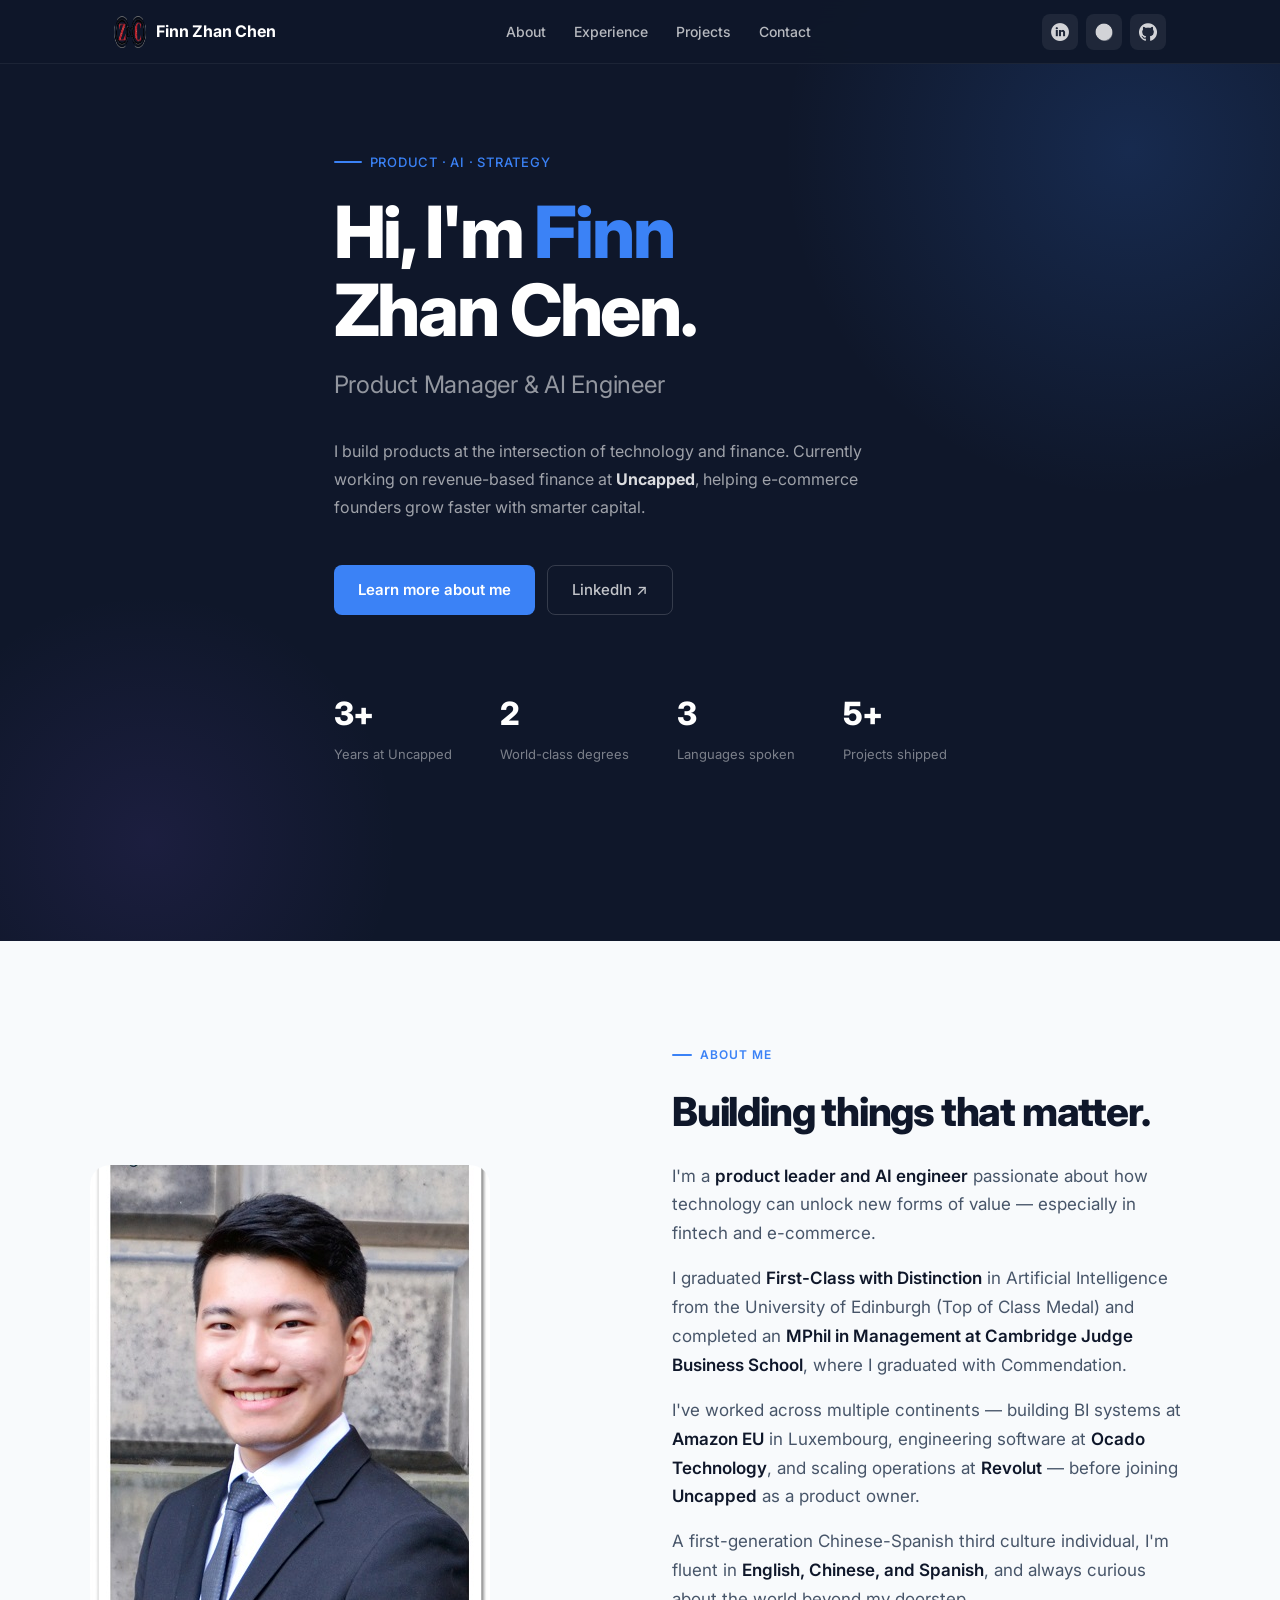
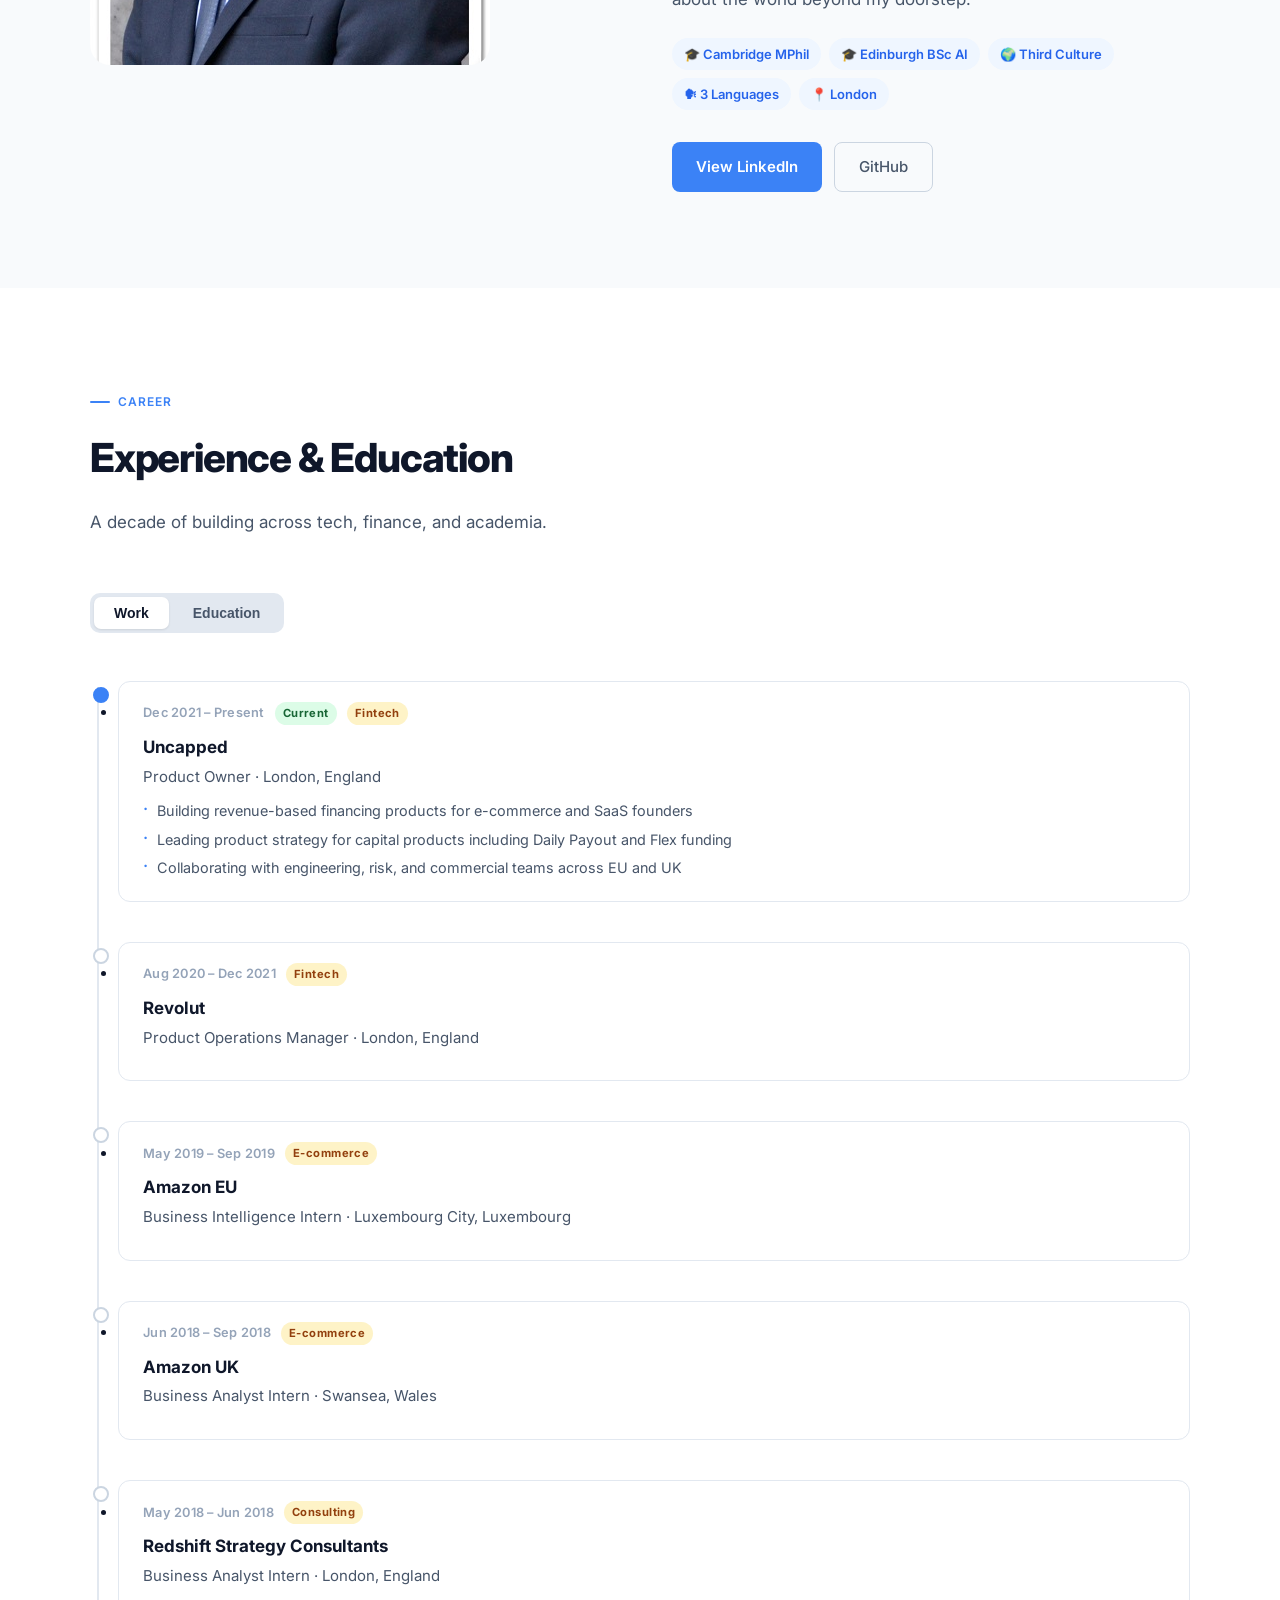
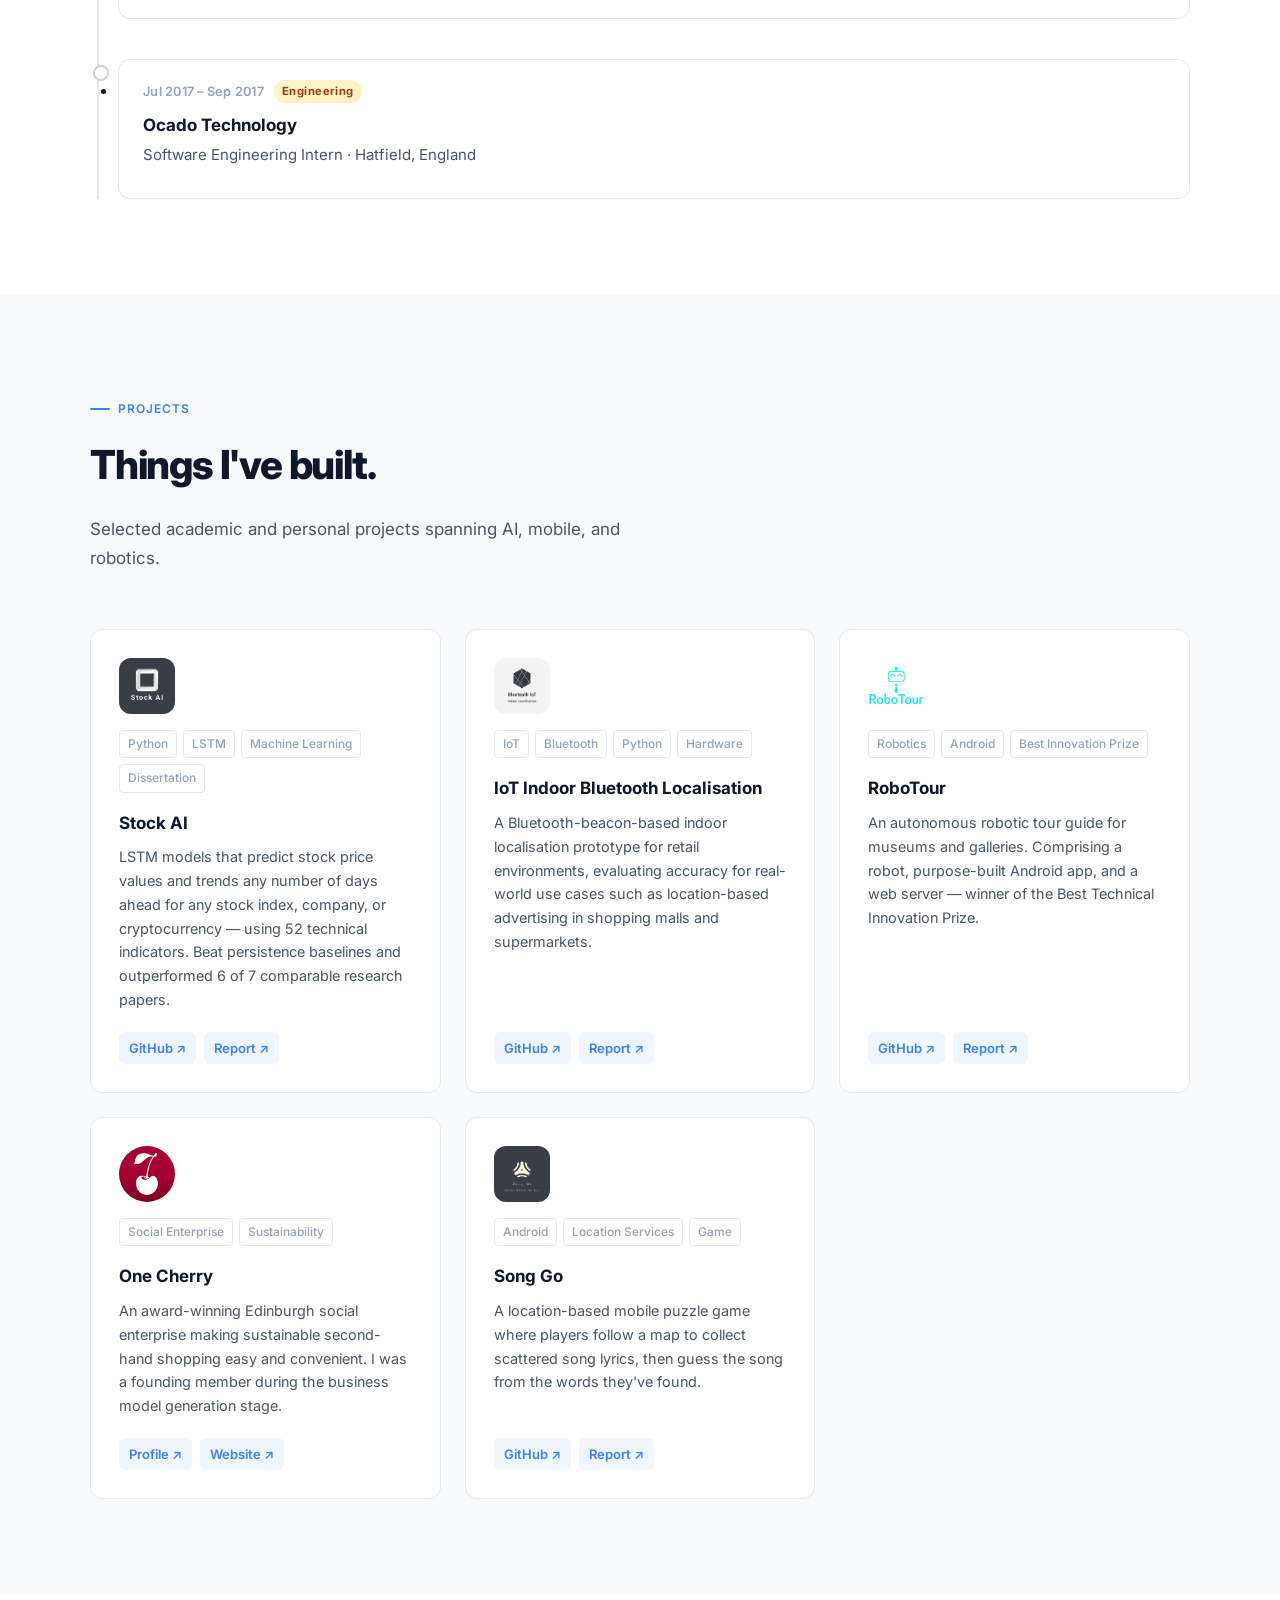
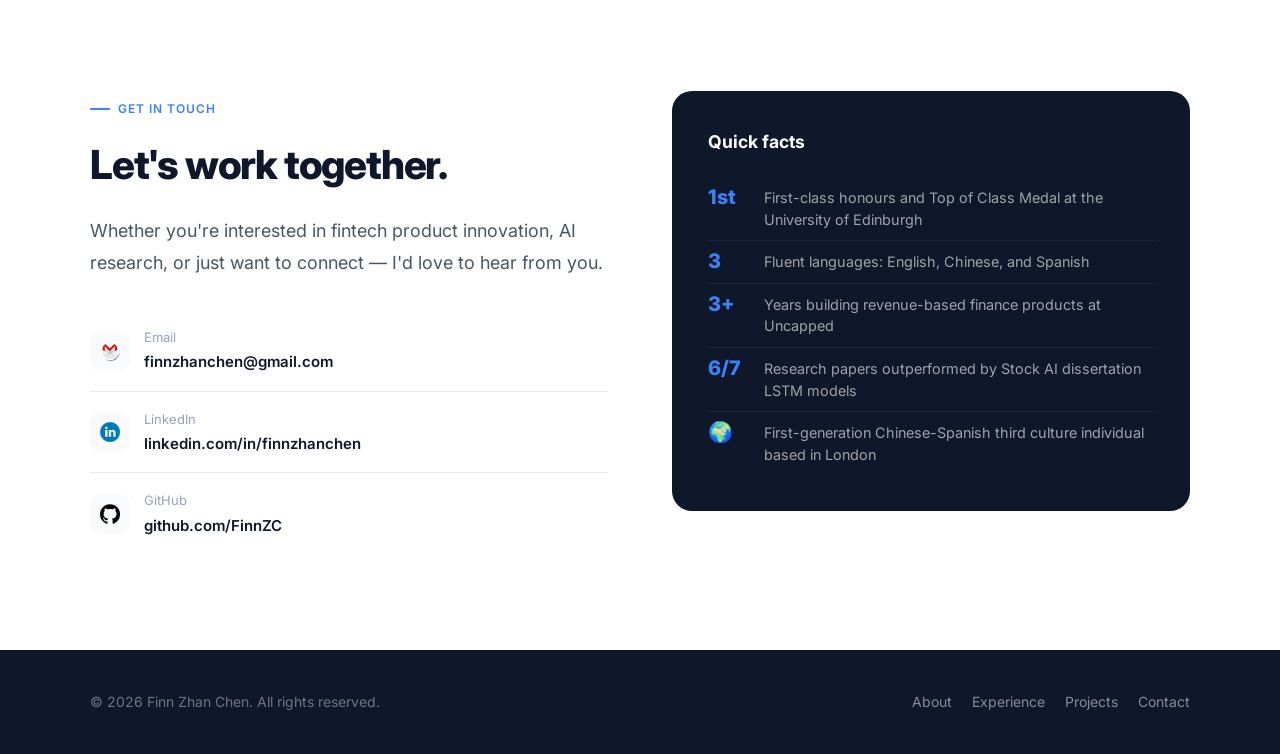
==== index.html @ a1a8ac4d "Redesign website with modern biography-style layout - Replace old Bootstrap 3 carousel/slider with c" ====
<!DOCTYPE html>
<html lang="en">
<head>
  <meta charset="utf-8">
  <meta name="viewport" content="width=device-width, initial-scale=1">
  <title>Finn Zhan Chen</title>
  <meta name="description" content="Finn Zhan Chen – Product leader, AI engineer, and first-generation Chinese-Spanish third culture individual.">
  <meta name="author" content="Finn Zhan Chen">
  <meta property="og:title" content="Finn Zhan Chen"/>
  <meta property="og:description" content="Product leader at Uncapped. Cambridge & Edinburgh alumnus."/>
  <meta property="og:url" content="https://finnzhanchen.com"/>
  <link href="./images/zhanchenicon.png" rel="icon">
  <link href="https://fonts.googleapis.com/css2?family=Inter:wght@300;400;500;600;700;800&display=swap" rel="stylesheet">
  <style>
    *, *::before, *::after { box-sizing: border-box; margin: 0; padding: 0; }

    :root {
      --bg: #ffffff;
      --bg-subtle: #F8FAFC;
      --bg-card: #ffffff;
      --hero-bg: #0F172A;
      --text-primary: #0F172A;
      --text-secondary: #475569;
      --text-muted: #94A3B8;
      --accent: #3B82F6;
      --accent-hover: #2563EB;
      --accent-light: #EFF6FF;
      --border: #E2E8F0;
      --border-strong: #CBD5E1;
      --radius: 12px;
      --radius-sm: 8px;
      --shadow-sm: 0 1px 3px rgba(0,0,0,.06), 0 1px 2px rgba(0,0,0,.04);
      --shadow: 0 4px 16px rgba(0,0,0,.08);
      --shadow-lg: 0 20px 40px rgba(0,0,0,.10);
      --nav-h: 64px;
      --max-w: 1100px;
    }

    html { scroll-behavior: smooth; font-size: 16px; }

    body {
      font-family: 'Inter', -apple-system, BlinkMacSystemFont, sans-serif;
      background: var(--bg);
      color: var(--text-primary);
      line-height: 1.7;
      -webkit-font-smoothing: antialiased;
    }

    /* ── NAV ── */
    nav {
      position: fixed;
      top: 0; left: 0; right: 0;
      height: var(--nav-h);
      z-index: 1000;
      background: rgba(15, 23, 42, 0.96);
      backdrop-filter: blur(12px);
      border-bottom: 1px solid rgba(255,255,255,.06);
      display: flex;
      align-items: center;
    }
    .nav-inner {
      max-width: var(--max-w);
      margin: 0 auto;
      padding: 0 24px;
      width: 100%;
      display: flex;
      align-items: center;
      justify-content: space-between;
    }
    .nav-logo {
      display: flex;
      align-items: center;
      gap: 10px;
      text-decoration: none;
      color: #fff;
      font-weight: 700;
      font-size: 1rem;
      letter-spacing: -.01em;
    }
    .nav-logo img { height: 32px; width: 32px; border-radius: 6px; }
    .nav-links {
      display: flex;
      align-items: center;
      gap: 4px;
      list-style: none;
    }
    .nav-links a {
      text-decoration: none;
      color: rgba(255,255,255,.70);
      font-size: .875rem;
      font-weight: 500;
      padding: 6px 12px;
      border-radius: 6px;
      transition: color .15s, background .15s;
    }
    .nav-links a:hover { color: #fff; background: rgba(255,255,255,.08); }
    .nav-socials {
      display: flex;
      align-items: center;
      gap: 8px;
    }
    .nav-socials a {
      display: flex;
      align-items: center;
      justify-content: center;
      width: 36px; height: 36px;
      border-radius: 8px;
      background: rgba(255,255,255,.07);
      transition: background .15s;
    }
    .nav-socials a:hover { background: rgba(255,255,255,.14); }
    .nav-socials img { width: 18px; height: 18px; filter: brightness(0) invert(1); opacity: .8; }
    .hamburger {
      display: none;
      flex-direction: column;
      gap: 5px;
      cursor: pointer;
      padding: 6px;
    }
    .hamburger span {
      display: block;
      width: 22px; height: 2px;
      background: rgba(255,255,255,.8);
      border-radius: 2px;
      transition: .3s;
    }

    /* ── HERO ── */
    #hero {
      background: var(--hero-bg);
      min-height: 100vh;
      display: flex;
      align-items: center;
      padding-top: var(--nav-h);
      position: relative;
      overflow: hidden;
    }
    #hero::before {
      content: '';
      position: absolute;
      top: -200px; right: -200px;
      width: 700px; height: 700px;
      background: radial-gradient(circle, rgba(59,130,246,.18) 0%, transparent 70%);
      pointer-events: none;
    }
    #hero::after {
      content: '';
      position: absolute;
      bottom: -150px; left: -100px;
      width: 500px; height: 500px;
      background: radial-gradient(circle, rgba(139,92,246,.10) 0%, transparent 70%);
      pointer-events: none;
    }
    .hero-inner {
      max-width: var(--max-w);
      margin: 0 auto;
      padding: 80px 24px;
      position: relative;
      z-index: 1;
    }
    .hero-tag {
      display: inline-flex;
      align-items: center;
      gap: 8px;
      font-size: .8125rem;
      font-weight: 500;
      color: var(--accent);
      letter-spacing: .06em;
      text-transform: uppercase;
      margin-bottom: 20px;
    }
    .hero-tag::before {
      content: '';
      display: inline-block;
      width: 28px; height: 2px;
      background: var(--accent);
      border-radius: 2px;
    }
    .hero-name {
      font-size: clamp(2.5rem, 6vw, 4.5rem);
      font-weight: 800;
      color: #fff;
      line-height: 1.08;
      letter-spacing: -.03em;
      margin-bottom: 16px;
    }
    .hero-name span { color: var(--accent); }
    .hero-role {
      font-size: clamp(1.1rem, 2.5vw, 1.5rem);
      font-weight: 400;
      color: rgba(255,255,255,.55);
      margin-bottom: 32px;
      letter-spacing: -.01em;
    }
    .hero-bio {
      max-width: 580px;
      font-size: 1rem;
      color: rgba(255,255,255,.60);
      line-height: 1.75;
      margin-bottom: 44px;
    }
    .hero-ctas {
      display: flex;
      gap: 12px;
      flex-wrap: wrap;
    }
    .btn-primary {
      display: inline-flex;
      align-items: center;
      gap: 8px;
      padding: 12px 24px;
      background: var(--accent);
      color: #fff;
      text-decoration: none;
      border-radius: var(--radius-sm);
      font-size: .9375rem;
      font-weight: 600;
      transition: background .15s, transform .1s;
    }
    .btn-primary:hover { background: var(--accent-hover); transform: translateY(-1px); }
    .btn-ghost {
      display: inline-flex;
      align-items: center;
      gap: 8px;
      padding: 11px 24px;
      background: transparent;
      color: rgba(255,255,255,.75);
      text-decoration: none;
      border-radius: var(--radius-sm);
      font-size: .9375rem;
      font-weight: 500;
      border: 1px solid rgba(255,255,255,.16);
      transition: background .15s, color .15s;
    }
    .btn-ghost:hover { background: rgba(255,255,255,.06); color: #fff; }
    .hero-stats {
      margin-top: 72px;
      display: flex;
      gap: 48px;
      flex-wrap: wrap;
    }
    .hero-stat-value {
      font-size: 2rem;
      font-weight: 800;
      color: #fff;
      letter-spacing: -.03em;
    }
    .hero-stat-label {
      font-size: .8125rem;
      color: rgba(255,255,255,.45);
      margin-top: 2px;
    }

    /* ── SHARED SECTION STYLES ── */
    section { padding: 96px 24px; }
    section:nth-child(even) { background: var(--bg-subtle); }
    .section-inner {
      max-width: var(--max-w);
      margin: 0 auto;
    }
    .section-label {
      display: inline-flex;
      align-items: center;
      gap: 8px;
      font-size: .75rem;
      font-weight: 600;
      color: var(--accent);
      letter-spacing: .08em;
      text-transform: uppercase;
      margin-bottom: 12px;
    }
    .section-label::before {
      content: '';
      display: inline-block;
      width: 20px; height: 2px;
      background: var(--accent);
      border-radius: 2px;
    }
    .section-heading {
      font-size: clamp(1.75rem, 4vw, 2.5rem);
      font-weight: 800;
      letter-spacing: -.03em;
      color: var(--text-primary);
      margin-bottom: 16px;
    }
    .section-sub {
      font-size: 1.0625rem;
      color: var(--text-secondary);
      max-width: 540px;
      margin-bottom: 56px;
    }

    /* ── ABOUT ── */
    .about-grid {
      display: grid;
      grid-template-columns: 1fr 1fr;
      gap: 64px;
      align-items: center;
    }
    .about-photo-wrap {
      position: relative;
    }
    .about-photo {
      width: 100%;
      max-width: 400px;
      border-radius: 20px;
      display: block;
      object-fit: cover;
      aspect-ratio: 4/5;
    }
    .about-photo-accent {
      position: absolute;
      bottom: -20px;
      right: -20px;
      width: 60%;
      height: 60%;
      border-radius: 16px;
      background: var(--accent-light);
      border: 3px solid var(--accent);
      z-index: -1;
      opacity: .4;
    }
    .about-chips {
      display: flex;
      flex-wrap: wrap;
      gap: 8px;
      margin-top: 24px;
    }
    .chip {
      display: inline-flex;
      align-items: center;
      gap: 6px;
      padding: 5px 12px;
      background: var(--accent-light);
      color: var(--accent-hover);
      border-radius: 20px;
      font-size: .8125rem;
      font-weight: 600;
    }
    .about-text p {
      color: var(--text-secondary);
      font-size: 1.0625rem;
      margin-bottom: 16px;
    }
    .about-text p:last-child { margin-bottom: 0; }
    .about-text strong { color: var(--text-primary); font-weight: 600; }
    .about-links {
      display: flex;
      gap: 12px;
      margin-top: 32px;
      flex-wrap: wrap;
    }

    /* ── TIMELINE ── */
    .timeline-tabs {
      display: flex;
      gap: 4px;
      background: var(--border);
      border-radius: 10px;
      padding: 4px;
      width: fit-content;
      margin-bottom: 48px;
    }
    .tab-btn {
      padding: 8px 20px;
      border-radius: 7px;
      font-size: .875rem;
      font-weight: 600;
      cursor: pointer;
      border: none;
      background: transparent;
      color: var(--text-secondary);
      transition: .2s;
    }
    .tab-btn.active {
      background: #fff;
      color: var(--text-primary);
      box-shadow: var(--shadow-sm);
    }
    .tab-pane { display: none; }
    .tab-pane.active { display: block; }

    .tl {
      position: relative;
      padding-left: 28px;
    }
    .tl::before {
      content: '';
      position: absolute;
      left: 7px; top: 6px; bottom: 0;
      width: 2px;
      background: var(--border);
    }
    .tl-item {
      position: relative;
      padding-bottom: 40px;
    }
    .tl-item:last-child { padding-bottom: 0; }
    .tl-dot {
      position: absolute;
      left: -25px;
      top: 6px;
      width: 16px;
      height: 16px;
      border-radius: 50%;
      background: #fff;
      border: 2.5px solid var(--border-strong);
      z-index: 1;
      transition: border-color .2s;
    }
    .tl-item:hover .tl-dot { border-color: var(--accent); }
    .tl-item.featured .tl-dot {
      background: var(--accent);
      border-color: var(--accent);
    }
    .tl-card {
      background: var(--bg-card);
      border: 1px solid var(--border);
      border-radius: var(--radius);
      padding: 20px 24px;
      transition: box-shadow .2s, transform .2s;
    }
    .tl-card:hover { box-shadow: var(--shadow); transform: translateY(-1px); }
    .tl-meta {
      display: flex;
      align-items: center;
      gap: 10px;
      flex-wrap: wrap;
      margin-bottom: 8px;
    }
    .tl-date {
      font-size: .8rem;
      font-weight: 600;
      color: var(--text-muted);
      letter-spacing: .02em;
    }
    .badge {
      font-size: .7rem;
      font-weight: 700;
      padding: 2px 8px;
      border-radius: 20px;
      letter-spacing: .04em;
    }
    .badge-work { background: #FEF3C7; color: #92400E; }
    .badge-edu  { background: #DBEAFE; color: #1E40AF; }
    .badge-current { background: #DCFCE7; color: #166534; }
    .tl-org {
      font-size: 1.0625rem;
      font-weight: 700;
      color: var(--text-primary);
      margin-bottom: 2px;
    }
    .tl-role {
      font-size: .9375rem;
      color: var(--text-secondary);
      margin-bottom: 10px;
    }
    .tl-bullets {
      list-style: none;
      display: flex;
      flex-direction: column;
      gap: 4px;
    }
    .tl-bullets li {
      font-size: .9rem;
      color: var(--text-secondary);
      padding-left: 14px;
      position: relative;
    }
    .tl-bullets li::before {
      content: '·';
      position: absolute;
      left: 0;
      color: var(--accent);
      font-size: 1.2rem;
      line-height: 1;
      top: 1px;
    }

    /* ── PORTFOLIO ── */
    .portfolio-grid {
      display: grid;
      grid-template-columns: repeat(auto-fill, minmax(300px, 1fr));
      gap: 24px;
    }
    .proj-card {
      background: var(--bg-card);
      border: 1px solid var(--border);
      border-radius: var(--radius);
      overflow: hidden;
      display: flex;
      flex-direction: column;
      transition: box-shadow .2s, transform .2s;
    }
    .proj-card:hover { box-shadow: var(--shadow-lg); transform: translateY(-3px); }
    .proj-icon-wrap {
      padding: 28px 28px 0;
    }
    .proj-icon {
      width: 56px; height: 56px;
      border-radius: 12px;
      object-fit: contain;
      display: block;
    }
    .proj-body { padding: 16px 28px 28px; flex: 1; display: flex; flex-direction: column; }
    .proj-title {
      font-size: 1.0625rem;
      font-weight: 700;
      color: var(--text-primary);
      margin-bottom: 8px;
    }
    .proj-desc {
      font-size: .9rem;
      color: var(--text-secondary);
      line-height: 1.65;
      flex: 1;
      margin-bottom: 20px;
    }
    .proj-links {
      display: flex;
      gap: 8px;
      flex-wrap: wrap;
    }
    .proj-link {
      display: inline-flex;
      align-items: center;
      gap: 5px;
      font-size: .8125rem;
      font-weight: 600;
      color: var(--accent);
      text-decoration: none;
      padding: 5px 10px;
      background: var(--accent-light);
      border-radius: 6px;
      transition: background .15s;
    }
    .proj-link:hover { background: #DBEAFE; }
    .proj-tags {
      display: flex;
      flex-wrap: wrap;
      gap: 6px;
      margin-bottom: 16px;
    }
    .proj-tag {
      font-size: .75rem;
      font-weight: 500;
      color: var(--text-muted);
      padding: 3px 8px;
      border: 1px solid var(--border);
      border-radius: 4px;
    }

    /* ── CONTACT ── */
    .contact-grid {
      display: grid;
      grid-template-columns: 1fr 1fr;
      gap: 64px;
      align-items: start;
    }
    .contact-lead {
      font-size: 1.125rem;
      color: var(--text-secondary);
      line-height: 1.75;
      margin-bottom: 32px;
    }
    .contact-item {
      display: flex;
      align-items: center;
      gap: 14px;
      padding: 16px 0;
      border-bottom: 1px solid var(--border);
      text-decoration: none;
      color: var(--text-primary);
      transition: color .15s;
    }
    .contact-item:last-child { border-bottom: none; }
    .contact-item:hover { color: var(--accent); }
    .contact-icon {
      width: 40px; height: 40px;
      border-radius: 10px;
      background: var(--bg-subtle);
      display: flex;
      align-items: center;
      justify-content: center;
      flex-shrink: 0;
    }
    .contact-icon img { width: 20px; height: 20px; }
    .contact-label {
      font-size: .8125rem;
      color: var(--text-muted);
      margin-bottom: 1px;
    }
    .contact-value { font-size: .9375rem; font-weight: 600; }
    .highlights-card {
      background: var(--hero-bg);
      border-radius: 20px;
      padding: 36px;
      color: rgba(255,255,255,.8);
    }
    .highlights-card h3 {
      font-size: 1.1rem;
      font-weight: 700;
      color: #fff;
      margin-bottom: 20px;
    }
    .highlight-row {
      display: flex;
      gap: 12px;
      align-items: flex-start;
      padding: 10px 0;
      border-bottom: 1px solid rgba(255,255,255,.07);
    }
    .highlight-row:last-child { border-bottom: none; }
    .highlight-num {
      font-size: 1.25rem;
      font-weight: 800;
      color: var(--accent);
      line-height: 1;
      min-width: 44px;
    }
    .highlight-text {
      font-size: .9rem;
      color: rgba(255,255,255,.6);
      line-height: 1.5;
    }

    /* ── FOOTER ── */
    footer {
      background: var(--hero-bg);
      padding: 40px 24px;
      text-align: center;
    }
    .footer-inner {
      max-width: var(--max-w);
      margin: 0 auto;
      display: flex;
      align-items: center;
      justify-content: space-between;
      flex-wrap: wrap;
      gap: 16px;
    }
    footer p { font-size: .875rem; color: rgba(255,255,255,.4); }
    .footer-links { display: flex; gap: 20px; }
    .footer-links a {
      font-size: .875rem;
      color: rgba(255,255,255,.5);
      text-decoration: none;
      transition: color .15s;
    }
    .footer-links a:hover { color: #fff; }

    /* ── SCROLL REVEAL ── */
    .reveal {
      opacity: 0;
      transform: translateY(24px);
      transition: opacity .5s ease, transform .5s ease;
    }
    .reveal.visible {
      opacity: 1;
      transform: none;
    }

    /* ── MOBILE MENU ── */
    .mobile-menu {
      display: none;
      position: fixed;
      top: var(--nav-h);
      left: 0; right: 0;
      background: #0F172A;
      border-bottom: 1px solid rgba(255,255,255,.1);
      padding: 16px 24px 24px;
      z-index: 999;
    }
    .mobile-menu.open { display: block; }
    .mobile-menu a {
      display: block;
      padding: 10px 0;
      color: rgba(255,255,255,.7);
      text-decoration: none;
      font-size: 1rem;
      font-weight: 500;
      border-bottom: 1px solid rgba(255,255,255,.06);
    }
    .mobile-menu a:hover { color: #fff; }
    .mobile-menu a:last-child { border-bottom: none; }

    /* ── RESPONSIVE ── */
    @media (max-width: 768px) {
      section { padding: 64px 20px; }
      .nav-links, .nav-socials { display: none; }
      .hamburger { display: flex; }
      .about-grid { grid-template-columns: 1fr; }
      .about-photo-wrap { text-align: center; }
      .about-photo { max-width: 280px; margin: 0 auto; aspect-ratio: 1; }
      .contact-grid { grid-template-columns: 1fr; }
      .hero-stats { gap: 32px; }
      .portfolio-grid { grid-template-columns: 1fr; }
      .timeline-tabs { flex-wrap: wrap; }
    }
  </style>
</head>
<body>

<!-- NAV -->
<nav>
  <div class="nav-inner">
    <a class="nav-logo" href="#hero">
      <img src="./images/logo.png" alt="Finn Zhan Chen">
      Finn Zhan Chen
    </a>

    <ul class="nav-links">
      <li><a href="#about">About</a></li>
      <li><a href="#experience">Experience</a></li>
      <li><a href="#portfolio">Projects</a></li>
      <li><a href="#contact">Contact</a></li>
    </ul>

    <div class="nav-socials">
      <a href="https://uk.linkedin.com/in/finnzhanchen" target="_blank" title="LinkedIn">
        <img src="./images/linkedin.png" alt="LinkedIn">
      </a>
      <a href="mailto:finnzhanchen@gmail.com" title="Email">
        <img src="./images/gmail.png" alt="Email">
      </a>
      <a href="https://github.com/FinnZC" target="_blank" title="GitHub">
        <img src="./images/github.png" alt="GitHub">
      </a>
    </div>

    <div class="hamburger" onclick="toggleMenu()" aria-label="Menu">
      <span></span><span></span><span></span>
    </div>
  </div>
</nav>

<!-- MOBILE MENU -->
<div class="mobile-menu" id="mobileMenu">
  <a href="#about" onclick="toggleMenu()">About</a>
  <a href="#experience" onclick="toggleMenu()">Experience</a>
  <a href="#portfolio" onclick="toggleMenu()">Projects</a>
  <a href="#contact" onclick="toggleMenu()">Contact</a>
</div>

<!-- HERO -->
<section id="hero">
  <div class="hero-inner">
    <div class="hero-tag">Product · AI · Strategy</div>
    <h1 class="hero-name">Hi, I'm <span>Finn</span><br>Zhan Chen.</h1>
    <p class="hero-role">Product Manager &amp; AI Engineer</p>
    <p class="hero-bio">
      I build products at the intersection of technology and finance. Currently working on
      revenue-based finance at <strong style="color:rgba(255,255,255,.85)">Uncapped</strong>,
      helping e-commerce founders grow faster with smarter capital.
    </p>
    <div class="hero-ctas">
      <a class="btn-primary" href="#about">Learn more about me</a>
      <a class="btn-ghost" href="https://uk.linkedin.com/in/finnzhanchen" target="_blank">LinkedIn ↗</a>
    </div>
    <div class="hero-stats">
      <div>
        <div class="hero-stat-value">3+</div>
        <div class="hero-stat-label">Years at Uncapped</div>
      </div>
      <div>
        <div class="hero-stat-value">2</div>
        <div class="hero-stat-label">World-class degrees</div>
      </div>
      <div>
        <div class="hero-stat-value">3</div>
        <div class="hero-stat-label">Languages spoken</div>
      </div>
      <div>
        <div class="hero-stat-value">5+</div>
        <div class="hero-stat-label">Projects shipped</div>
      </div>
    </div>
  </div>
</section>

<!-- ABOUT -->
<section id="about">
  <div class="section-inner">
    <div class="about-grid">

      <div class="about-photo-wrap reveal">
        <img
          class="about-photo"
          src="./images/finnzhanchen.jpg"
          alt="Finn Zhan Chen"
          onerror="this.style.display='none'; this.nextElementSibling.style.display='flex'"
        >
        <!-- Fallback if no photo -->
        <div style="display:none; width:100%; max-width:360px; aspect-ratio:4/5; background:linear-gradient(135deg,#3B82F6,#7C3AED); border-radius:20px; align-items:center; justify-content:center; font-size:5rem; color:white;">F</div>
        <div class="about-photo-accent"></div>
      </div>

      <div class="about-text reveal">
        <div class="section-label">About me</div>
        <h2 class="section-heading">Building things that matter.</h2>

        <p>
          I'm a <strong>product leader and AI engineer</strong> passionate about how technology can unlock new forms of value — especially in fintech and e-commerce.
        </p>
        <p>
          I graduated <strong>First-Class with Distinction</strong> in Artificial Intelligence from the University of Edinburgh (Top of Class Medal) and completed an <strong>MPhil in Management at Cambridge Judge Business School</strong>, where I graduated with Commendation.
        </p>
        <p>
          I've worked across multiple continents — building BI systems at <strong>Amazon EU</strong> in Luxembourg, engineering software at <strong>Ocado Technology</strong>, and scaling operations at <strong>Revolut</strong> — before joining <strong>Uncapped</strong> as a product owner.
        </p>
        <p>
          A first-generation Chinese-Spanish third culture individual, I'm fluent in <strong>English, Chinese, and Spanish</strong>, and always curious about the world beyond my doorstep.
        </p>

        <div class="about-chips">
          <span class="chip">🎓 Cambridge MPhil</span>
          <span class="chip">🎓 Edinburgh BSc AI</span>
          <span class="chip">🌍 Third Culture</span>
          <span class="chip">🗣 3 Languages</span>
          <span class="chip">📍 London</span>
        </div>

        <div class="about-links">
          <a class="btn-primary" href="https://uk.linkedin.com/in/finnzhanchen" target="_blank">View LinkedIn</a>
          <a class="btn-ghost" href="https://github.com/FinnZC" target="_blank" style="border-color:var(--border-strong);color:var(--text-secondary)">GitHub</a>
        </div>
      </div>

    </div>
  </div>
</section>

<!-- EXPERIENCE & EDUCATION -->
<section id="experience">
  <div class="section-inner">
    <div class="reveal">
      <div class="section-label">Career</div>
      <h2 class="section-heading">Experience &amp; Education</h2>
      <p class="section-sub">A decade of building across tech, finance, and academia.</p>
    </div>

    <div class="timeline-tabs reveal">
      <button class="tab-btn active" onclick="switchTab('work', this)">Work</button>
      <button class="tab-btn" onclick="switchTab('education', this)">Education</button>
    </div>

    <!-- WORK TAB -->
    <div class="tab-pane active" id="tab-work">
      <ul class="tl">

        <li class="tl-item featured">
          <div class="tl-dot"></div>
          <div class="tl-card reveal">
            <div class="tl-meta">
              <span class="tl-date">Dec 2021 – Present</span>
              <span class="badge badge-current">Current</span>
              <span class="badge badge-work">Fintech</span>
            </div>
            <div class="tl-org">Uncapped</div>
            <div class="tl-role">Product Owner · London, England</div>
            <ul class="tl-bullets">
              <li>Building revenue-based financing products for e-commerce and SaaS founders</li>
              <li>Leading product strategy for capital products including Daily Payout and Flex funding</li>
              <li>Collaborating with engineering, risk, and commercial teams across EU and UK</li>
            </ul>
          </div>
        </li>

        <li class="tl-item">
          <div class="tl-dot"></div>
          <div class="tl-card reveal">
            <div class="tl-meta">
              <span class="tl-date">Aug 2020 – Dec 2021</span>
              <span class="badge badge-work">Fintech</span>
            </div>
            <div class="tl-org">Revolut</div>
            <div class="tl-role">Product Operations Manager · London, England</div>
          </div>
        </li>

        <li class="tl-item">
          <div class="tl-dot"></div>
          <div class="tl-card reveal">
            <div class="tl-meta">
              <span class="tl-date">May 2019 – Sep 2019</span>
              <span class="badge badge-work">E-commerce</span>
            </div>
            <div class="tl-org">Amazon EU</div>
            <div class="tl-role">Business Intelligence Intern · Luxembourg City, Luxembourg</div>
          </div>
        </li>

        <li class="tl-item">
          <div class="tl-dot"></div>
          <div class="tl-card reveal">
            <div class="tl-meta">
              <span class="tl-date">Jun 2018 – Sep 2018</span>
              <span class="badge badge-work">E-commerce</span>
            </div>
            <div class="tl-org">Amazon UK</div>
            <div class="tl-role">Business Analyst Intern · Swansea, Wales</div>
          </div>
        </li>

        <li class="tl-item">
          <div class="tl-dot"></div>
          <div class="tl-card reveal">
            <div class="tl-meta">
              <span class="tl-date">May 2018 – Jun 2018</span>
              <span class="badge badge-work">Consulting</span>
            </div>
            <div class="tl-org">Redshift Strategy Consultants</div>
            <div class="tl-role">Business Analyst Intern · London, England</div>
          </div>
        </li>

        <li class="tl-item">
          <div class="tl-dot"></div>
          <div class="tl-card reveal">
            <div class="tl-meta">
              <span class="tl-date">Jul 2017 – Sep 2017</span>
              <span class="badge badge-work">Engineering</span>
            </div>
            <div class="tl-org">Ocado Technology</div>
            <div class="tl-role">Software Engineering Intern · Hatfield, England</div>
          </div>
        </li>

      </ul>
    </div>

    <!-- EDUCATION TAB -->
    <div class="tab-pane" id="tab-education">
      <ul class="tl">

        <li class="tl-item featured">
          <div class="tl-dot"></div>
          <div class="tl-card reveal">
            <div class="tl-meta">
              <span class="tl-date">Oct 2019 – Jul 2020</span>
              <span class="badge badge-edu">Master's</span>
            </div>
            <div class="tl-org">University of Cambridge</div>
            <div class="tl-role">MPhil in Management · Cambridge Judge Business School</div>
            <ul class="tl-bullets">
              <li>Graduated with Commendation (70%+)</li>
              <li>Class Representative at Cambridge Judge Business School</li>
              <li>Member of Fitzwilliam College</li>
            </ul>
          </div>
        </li>

        <li class="tl-item featured">
          <div class="tl-dot"></div>
          <div class="tl-card reveal">
            <div class="tl-meta">
              <span class="tl-date">Sep 2015 – Jul 2019</span>
              <span class="badge badge-edu">Bachelor's</span>
            </div>
            <div class="tl-org">University of Edinburgh</div>
            <div class="tl-role">BSc Artificial Intelligence · School of Informatics</div>
            <ul class="tl-bullets">
              <li>First-Class Honours, <strong>Top of Class Medal</strong> (highest overall mark)</li>
              <li>Consecutive Class Representative, Brand Representative, Student Ambassador</li>
              <li>
                <a href="https://www.freshminds.co.uk/whats-fresh/post/2018/08/06/announcing-the-2019-one-s-to-watch" target="_blank" style="color:var(--accent)">Ones to Watch 2019</a>,
                ACCA Future CFO of the Year Finalist,
                <a href="https://github.com/mahbubiftekhar/RoboTour" target="_blank" style="color:var(--accent)">Best Technical Innovation Prize</a>
              </li>
              <li>Erasmus+ Scholarship · Principal's Go Abroad Fund · 8 Edinburgh Awards · Duke of Edinburgh Award</li>
            </ul>
          </div>
        </li>

      </ul>
    </div>

  </div>
</section>

<!-- PORTFOLIO -->
<section id="portfolio">
  <div class="section-inner">
    <div class="reveal">
      <div class="section-label">Projects</div>
      <h2 class="section-heading">Things I've built.</h2>
      <p class="section-sub">Selected academic and personal projects spanning AI, mobile, and robotics.</p>
    </div>

    <div class="portfolio-grid">

      <div class="proj-card reveal">
        <div class="proj-icon-wrap">
          <img class="proj-icon" src="./images/stockai.png" alt="Stock AI">
        </div>
        <div class="proj-body">
          <div class="proj-tags">
            <span class="proj-tag">Python</span>
            <span class="proj-tag">LSTM</span>
            <span class="proj-tag">Machine Learning</span>
            <span class="proj-tag">Dissertation</span>
          </div>
          <div class="proj-title">Stock AI</div>
          <p class="proj-desc">
            LSTM models that predict stock price values and trends any number of days ahead for any stock index, company, or cryptocurrency — using 52 technical indicators. Beat persistence baselines and outperformed 6 of 7 comparable research papers.
          </p>
          <div class="proj-links">
            <a class="proj-link" href="https://github.com/FinnZC/Stock-AI" target="_blank">GitHub ↗</a>
            <a class="proj-link" href="./papers/Stock_AI.pdf" target="_blank">Report ↗</a>
          </div>
        </div>
      </div>

      <div class="proj-card reveal">
        <div class="proj-icon-wrap">
          <img class="proj-icon" src="./images/iot.png" alt="IoT Localisation">
        </div>
        <div class="proj-body">
          <div class="proj-tags">
            <span class="proj-tag">IoT</span>
            <span class="proj-tag">Bluetooth</span>
            <span class="proj-tag">Python</span>
            <span class="proj-tag">Hardware</span>
          </div>
          <div class="proj-title">IoT Indoor Bluetooth Localisation</div>
          <p class="proj-desc">
            A Bluetooth-beacon-based indoor localisation prototype for retail environments, evaluating accuracy for real-world use cases such as location-based advertising in shopping malls and supermarkets.
          </p>
          <div class="proj-links">
            <a class="proj-link" href="https://github.com/FinnZC/IoT_Indoor_Bluetooth_Localisation" target="_blank">GitHub ↗</a>
            <a class="proj-link" href="./papers/IoT.pdf" target="_blank">Report ↗</a>
          </div>
        </div>
      </div>

      <div class="proj-card reveal">
        <div class="proj-icon-wrap">
          <img class="proj-icon" src="./images/robotour.png" alt="RoboTour">
        </div>
        <div class="proj-body">
          <div class="proj-tags">
            <span class="proj-tag">Robotics</span>
            <span class="proj-tag">Android</span>
            <span class="proj-tag">Best Innovation Prize</span>
          </div>
          <div class="proj-title">RoboTour</div>
          <p class="proj-desc">
            An autonomous robotic tour guide for museums and galleries. Comprising a robot, purpose-built Android app, and a web server — winner of the Best Technical Innovation Prize.
          </p>
          <div class="proj-links">
            <a class="proj-link" href="https://github.com/FinnZC/RoboTour" target="_blank">GitHub ↗</a>
            <a class="proj-link" href="./papers/RoboTour.pdf" target="_blank">Report ↗</a>
          </div>
        </div>
      </div>

      <div class="proj-card reveal">
        <div class="proj-icon-wrap">
          <img class="proj-icon" src="./images/onecherry.jpg" alt="One Cherry" style="border-radius:50%; object-fit:cover;">
        </div>
        <div class="proj-body">
          <div class="proj-tags">
            <span class="proj-tag">Social Enterprise</span>
            <span class="proj-tag">Sustainability</span>
          </div>
          <div class="proj-title">One Cherry</div>
          <p class="proj-desc">
            An award-winning Edinburgh social enterprise making sustainable second-hand shopping easy and convenient. I was a founding member during the business model generation stage.
          </p>
          <div class="proj-links">
            <a class="proj-link" href="https://climatelaunchpad.org/finalists/one-cherry/" target="_blank">Profile ↗</a>
            <a class="proj-link" href="https://onecherry.co.uk/" target="_blank">Website ↗</a>
          </div>
        </div>
      </div>

      <div class="proj-card reveal">
        <div class="proj-icon-wrap">
          <img class="proj-icon" src="./images/songgo.png" alt="Song Go">
        </div>
        <div class="proj-body">
          <div class="proj-tags">
            <span class="proj-tag">Android</span>
            <span class="proj-tag">Location Services</span>
            <span class="proj-tag">Game</span>
          </div>
          <div class="proj-title">Song Go</div>
          <p class="proj-desc">
            A location-based mobile puzzle game where players follow a map to collect scattered song lyrics, then guess the song from the words they've found.
          </p>
          <div class="proj-links">
            <a class="proj-link" href="https://github.com/FinnZC/SongGO" target="_blank">GitHub ↗</a>
            <a class="proj-link" href="./papers/SongGo.pdf" target="_blank">Report ↗</a>
          </div>
        </div>
      </div>

    </div>
  </div>
</section>

<!-- CONTACT -->
<section id="contact">
  <div class="section-inner">
    <div class="contact-grid">
      <div>
        <div class="section-label reveal">Get in touch</div>
        <h2 class="section-heading reveal">Let's work together.</h2>
        <p class="contact-lead reveal">
          Whether you're interested in fintech product innovation, AI research, or just want to connect — I'd love to hear from you.
        </p>

        <div class="reveal">
          <a class="contact-item" href="mailto:finnzhanchen@gmail.com">
            <div class="contact-icon">
              <img src="./images/gmail.png" alt="Email">
            </div>
            <div>
              <div class="contact-label">Email</div>
              <div class="contact-value">finnzhanchen@gmail.com</div>
            </div>
          </a>
          <a class="contact-item" href="https://uk.linkedin.com/in/finnzhanchen" target="_blank">
            <div class="contact-icon">
              <img src="./images/linkedin.png" alt="LinkedIn">
            </div>
            <div>
              <div class="contact-label">LinkedIn</div>
              <div class="contact-value">linkedin.com/in/finnzhanchen</div>
            </div>
          </a>
          <a class="contact-item" href="https://github.com/FinnZC" target="_blank">
            <div class="contact-icon">
              <img src="./images/github.png" alt="GitHub">
            </div>
            <div>
              <div class="contact-label">GitHub</div>
              <div class="contact-value">github.com/FinnZC</div>
            </div>
          </a>
        </div>
      </div>

      <div class="highlights-card reveal">
        <h3>Quick facts</h3>
        <div class="highlight-row">
          <div class="highlight-num">1st</div>
          <div class="highlight-text">First-class honours and Top of Class Medal at the University of Edinburgh</div>
        </div>
        <div class="highlight-row">
          <div class="highlight-num">3</div>
          <div class="highlight-text">Fluent languages: English, Chinese, and Spanish</div>
        </div>
        <div class="highlight-row">
          <div class="highlight-num">3+</div>
          <div class="highlight-text">Years building revenue-based finance products at Uncapped</div>
        </div>
        <div class="highlight-row">
          <div class="highlight-num">6/7</div>
          <div class="highlight-text">Research papers outperformed by Stock AI dissertation LSTM models</div>
        </div>
        <div class="highlight-row">
          <div class="highlight-num">🌍</div>
          <div class="highlight-text">First-generation Chinese-Spanish third culture individual based in London</div>
        </div>
      </div>

    </div>
  </div>
</section>

<!-- FOOTER -->
<footer>
  <div class="footer-inner">
    <p>© 2026 Finn Zhan Chen. All rights reserved.</p>
    <div class="footer-links">
      <a href="#about">About</a>
      <a href="#experience">Experience</a>
      <a href="#portfolio">Projects</a>
      <a href="#contact">Contact</a>
    </div>
  </div>
</footer>

<script>
  // Mobile menu
  function toggleMenu() {
    document.getElementById('mobileMenu').classList.toggle('open');
  }

  // Tab switching
  function switchTab(name, el) {
    document.querySelectorAll('.tab-pane').forEach(p => p.classList.remove('active'));
    document.getElementById('tab-' + name).classList.add('active');
    document.querySelectorAll('.tab-btn').forEach(b => b.classList.remove('active'));
    el.classList.add('active');
  }

  // Scroll reveal
  const revealEls = document.querySelectorAll('.reveal');
  const observer = new IntersectionObserver((entries) => {
    entries.forEach((entry, i) => {
      if (entry.isIntersecting) {
        setTimeout(() => entry.target.classList.add('visible'), i * 60);
        observer.unobserve(entry.target);
      }
    });
  }, { threshold: 0.08, rootMargin: '0px 0px -40px 0px' });
  revealEls.forEach(el => observer.observe(el));

  // Close mobile menu on outside click
  document.addEventListener('click', (e) => {
    const menu = document.getElementById('mobileMenu');
    const hamburger = document.querySelector('.hamburger');
    if (!menu.contains(e.target) && !hamburger.contains(e.target)) {
      menu.classList.remove('open');
    }
  });

  // Active nav link on scroll
  const sections = document.querySelectorAll('section[id]');
  const navLinks = document.querySelectorAll('.nav-links a');
  window.addEventListener('scroll', () => {
    const scrollY = window.scrollY + 100;
    sections.forEach(section => {
      const top = section.offsetTop;
      const bottom = top + section.offsetHeight;
      if (scrollY >= top && scrollY < bottom) {
        navLinks.forEach(a => {
          a.style.color = a.getAttribute('href') === '#' + section.id
            ? '#fff' : '';
        });
      }
    });
  }, { passive: true });
</script>
</body>
</html>
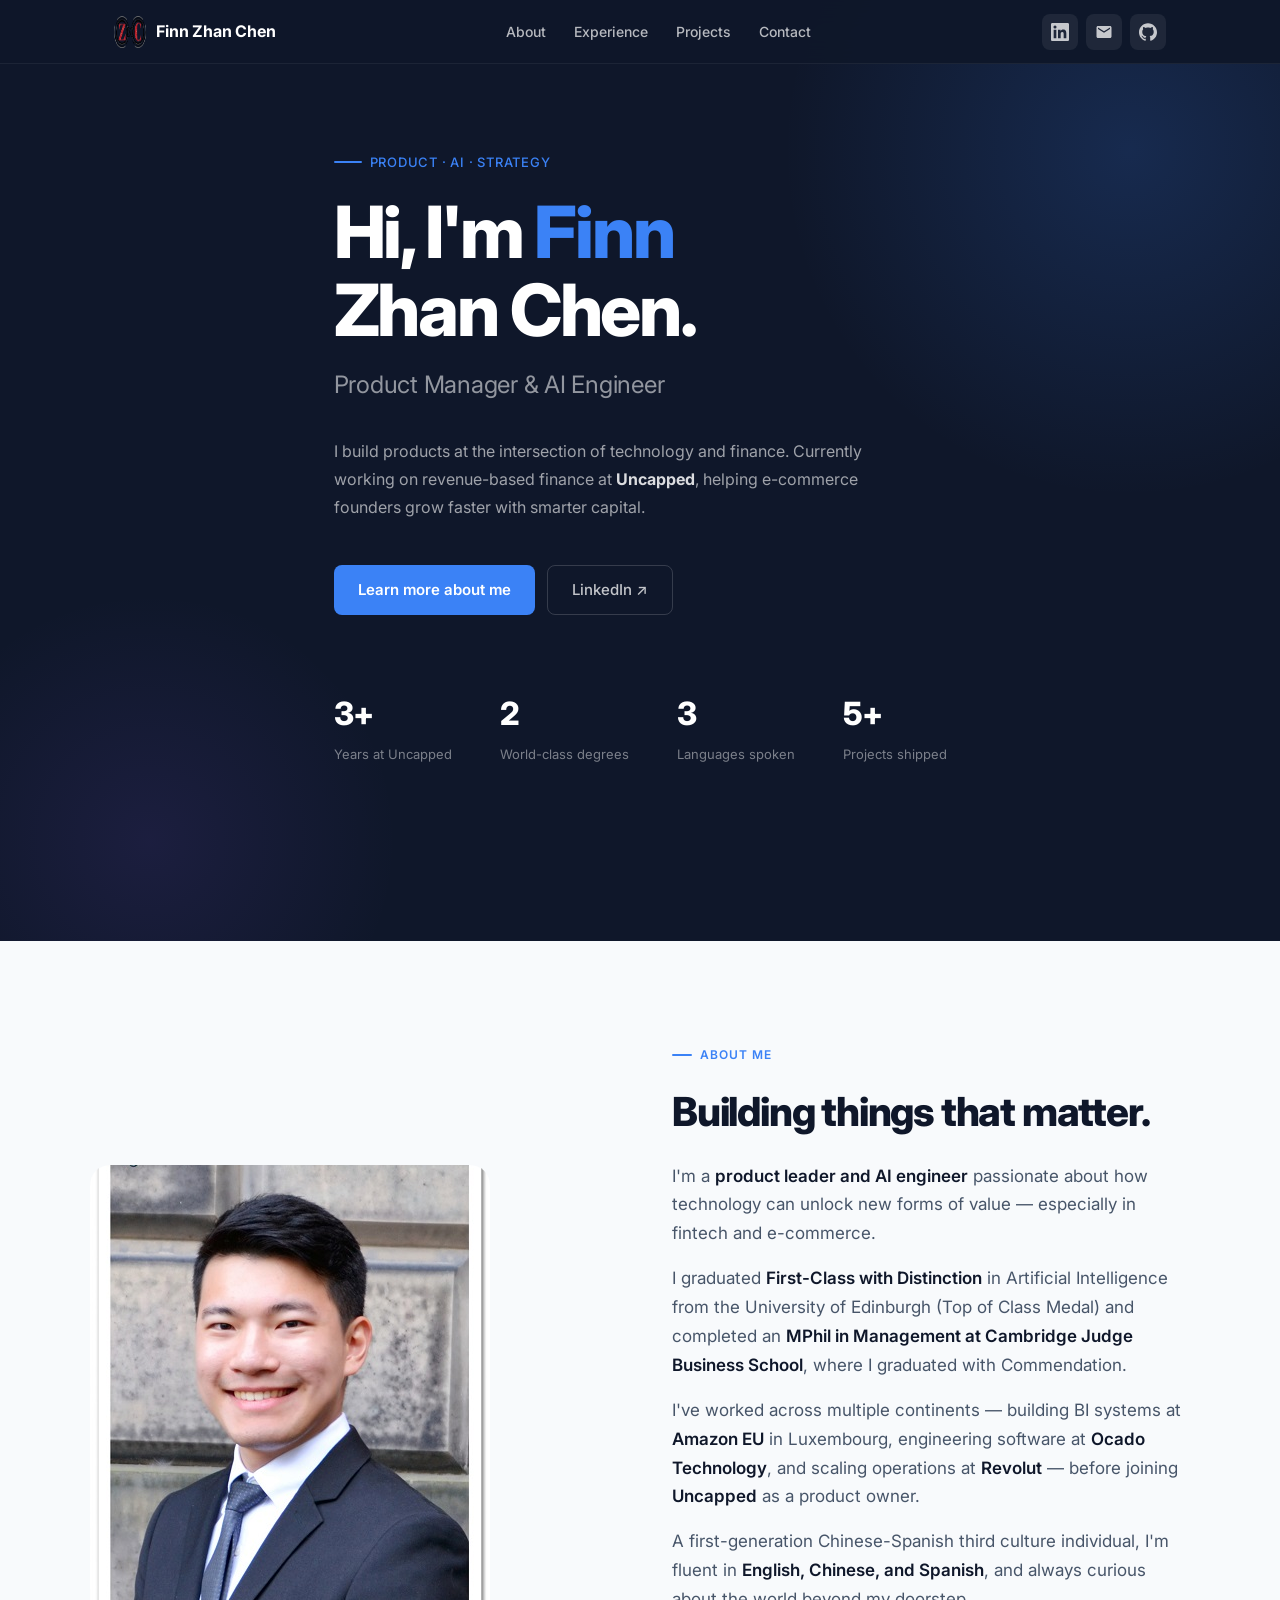
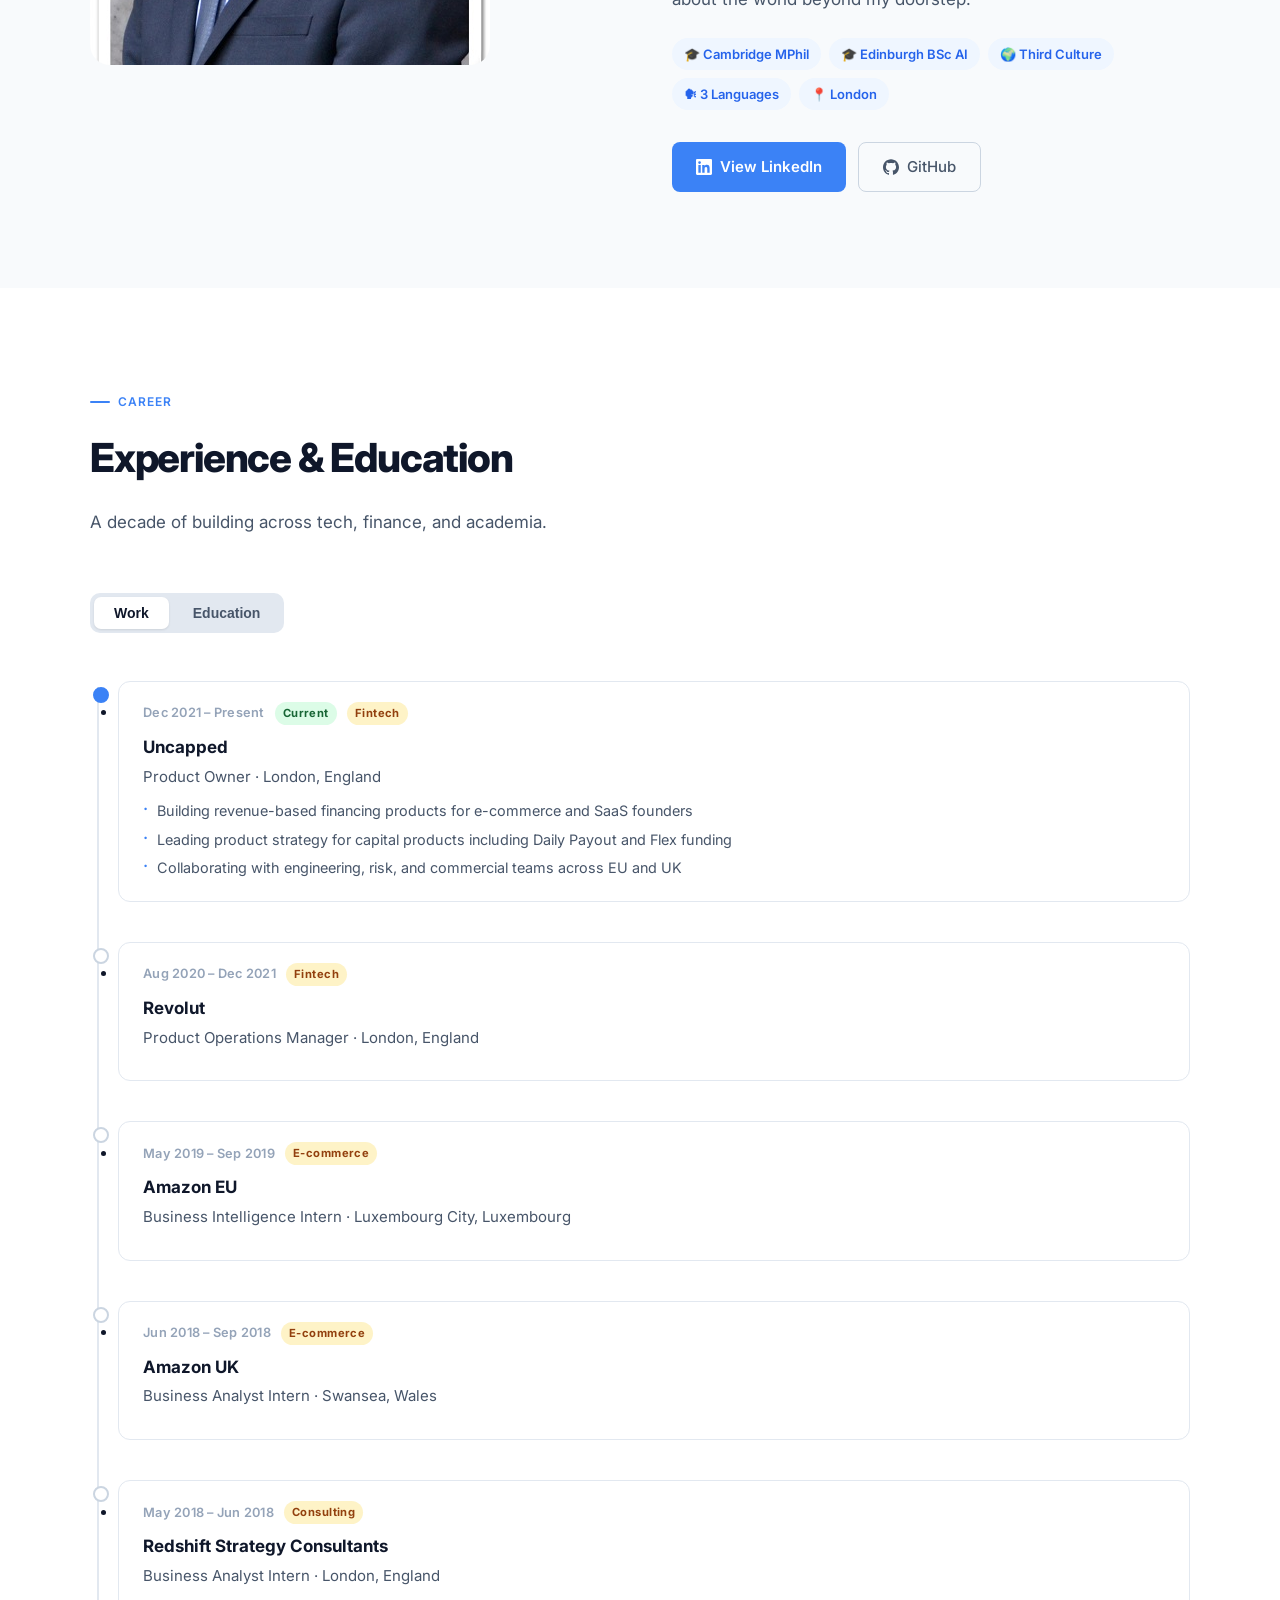
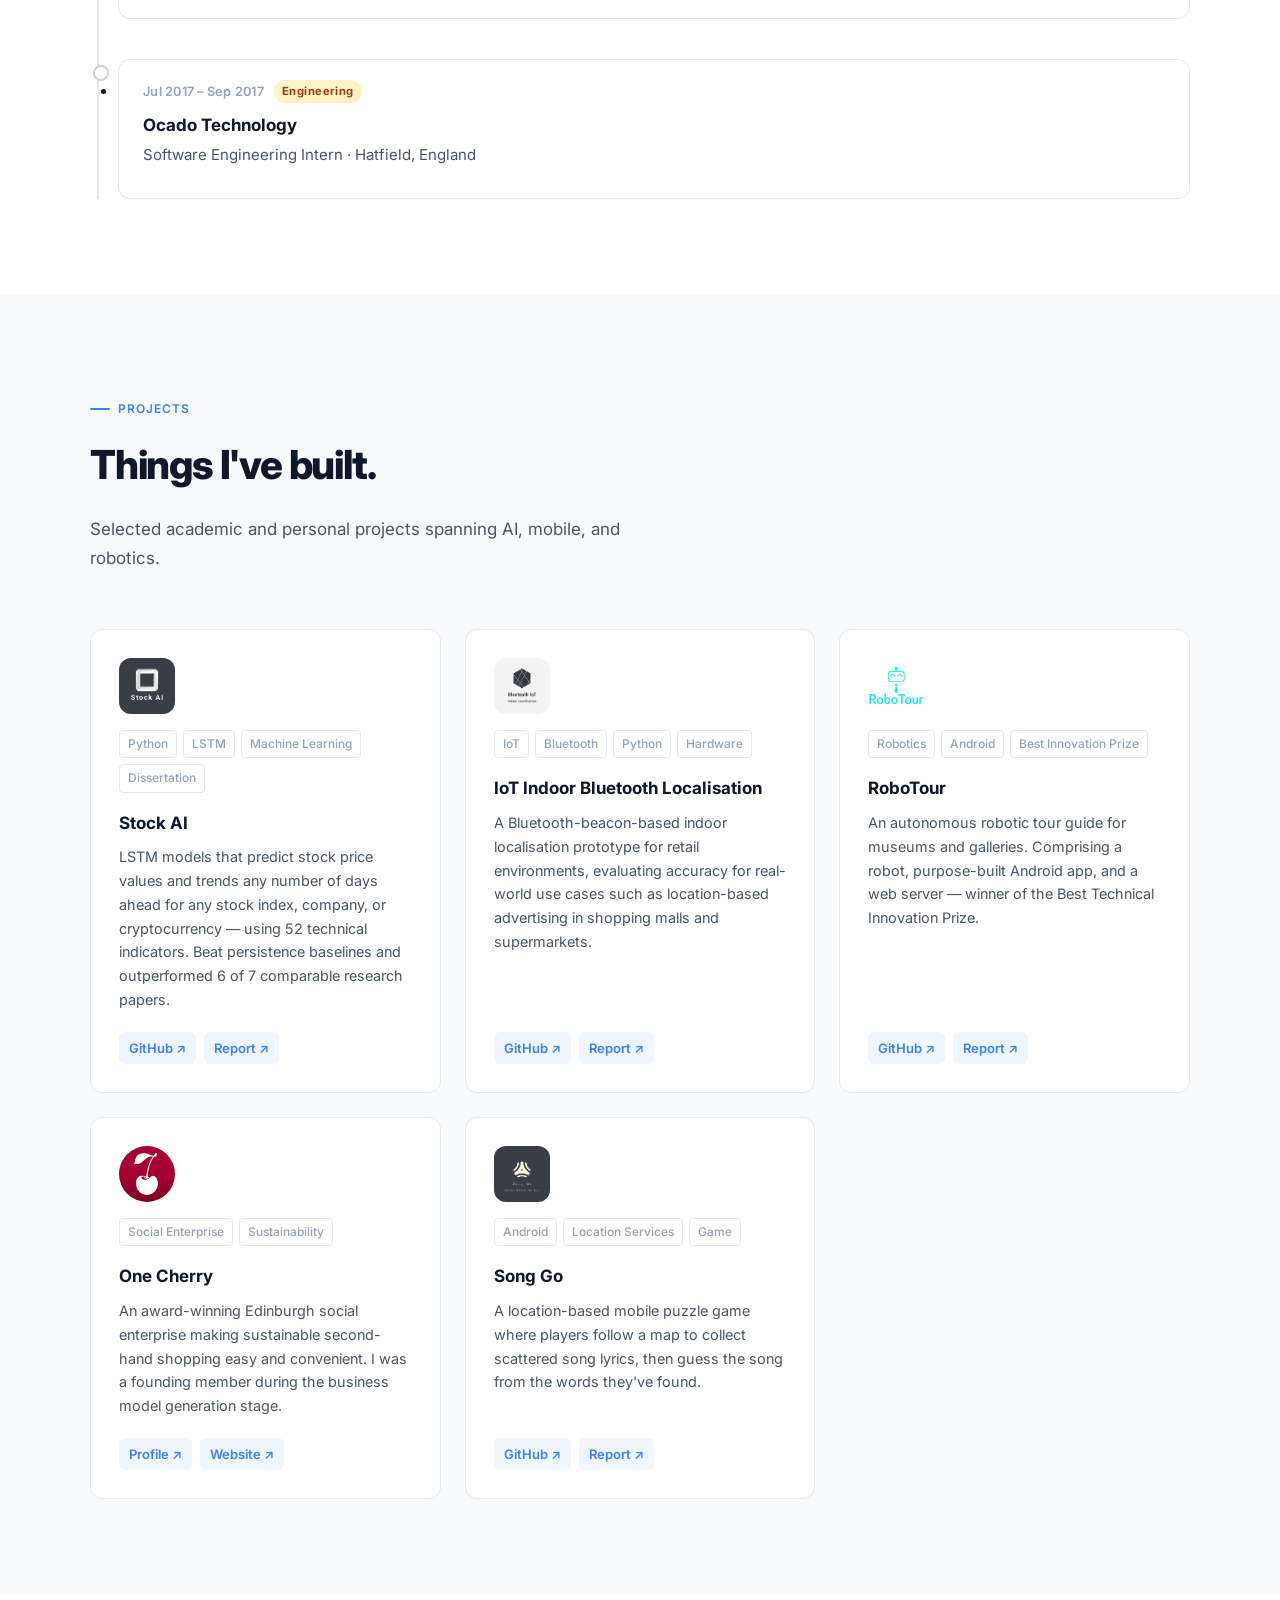
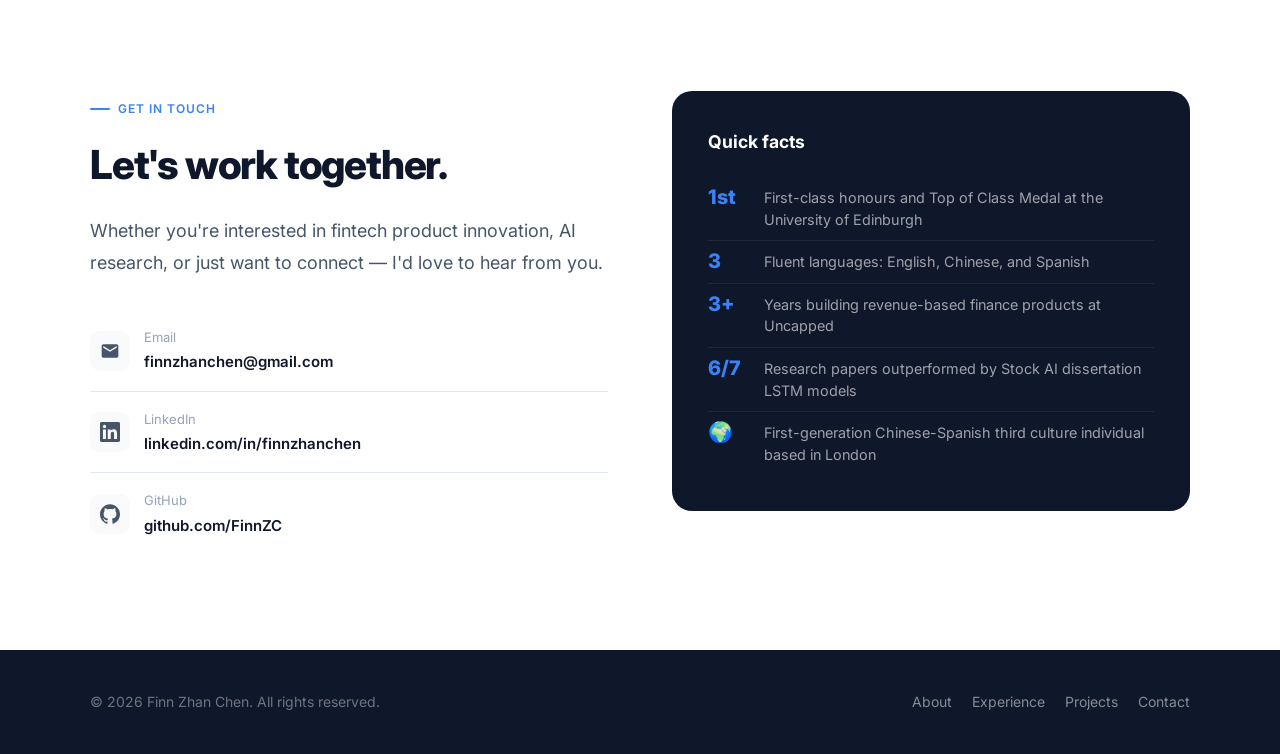
==== commit 3ccb91a4: "Fix: replace PNG icon images with inline SVGs Nav and contact section icons were broken because PNG " ====
--- a/index.html
+++ b/index.html
@@ -107,9 +107,10 @@
       border-radius: 8px;
       background: rgba(255,255,255,.07);
       transition: background .15s;
-    }
-    .nav-socials a:hover { background: rgba(255,255,255,.14); }
-    .nav-socials img { width: 18px; height: 18px; filter: brightness(0) invert(1); opacity: .8; }
+      color: rgba(255,255,255,.75);
+    }
+    .nav-socials a:hover { background: rgba(255,255,255,.14); color: #fff; }
+    .nav-socials svg { width: 18px; height: 18px; fill: currentColor; }
     .hamburger {
       display: none;
       flex-direction: column;
@@ -583,8 +584,9 @@
       align-items: center;
       justify-content: center;
       flex-shrink: 0;
-    }
-    .contact-icon img { width: 20px; height: 20px; }
+      color: var(--text-secondary);
+    }
+    .contact-icon svg { width: 20px; height: 20px; fill: currentColor; }
     .contact-label {
       font-size: .8125rem;
       color: var(--text-muted);
@@ -718,13 +720,16 @@
 
     <div class="nav-socials">
       <a href="https://uk.linkedin.com/in/finnzhanchen" target="_blank" title="LinkedIn">
-        <img src="./images/linkedin.png" alt="LinkedIn">
+        <!-- LinkedIn -->
+        <svg viewBox="0 0 24 24" xmlns="http://www.w3.org/2000/svg" aria-hidden="true"><path d="M20.447 20.452h-3.554v-5.569c0-1.328-.027-3.037-1.852-3.037-1.853 0-2.136 1.445-2.136 2.939v5.667H9.351V9h3.414v1.561h.046c.477-.9 1.637-1.85 3.37-1.85 3.601 0 4.267 2.37 4.267 5.455v6.286zM5.337 7.433a2.062 2.062 0 0 1-2.063-2.065 2.064 2.064 0 1 1 2.063 2.065zm1.782 13.019H3.555V9h3.564v11.452zM22.225 0H1.771C.792 0 0 .774 0 1.729v20.542C0 23.227.792 24 1.771 24h20.451C23.2 24 24 23.227 24 22.271V1.729C24 .774 23.2 0 22.222 0h.003z"/></svg>
       </a>
       <a href="mailto:finnzhanchen@gmail.com" title="Email">
-        <img src="./images/gmail.png" alt="Email">
+        <!-- Envelope -->
+        <svg viewBox="0 0 24 24" xmlns="http://www.w3.org/2000/svg" aria-hidden="true"><path d="M20 4H4c-1.1 0-2 .9-2 2v12c0 1.1.9 2 2 2h16c1.1 0 2-.9 2-2V6c0-1.1-.9-2-2-2zm0 4-8 5-8-5V6l8 5 8-5v2z"/></svg>
       </a>
       <a href="https://github.com/FinnZC" target="_blank" title="GitHub">
-        <img src="./images/github.png" alt="GitHub">
+        <!-- GitHub -->
+        <svg viewBox="0 0 24 24" xmlns="http://www.w3.org/2000/svg" aria-hidden="true"><path d="M12 .297c-6.63 0-12 5.373-12 12 0 5.303 3.438 9.8 8.205 11.385.6.113.82-.258.82-.577 0-.285-.01-1.04-.015-2.04-3.338.724-4.042-1.61-4.042-1.61C4.422 18.07 3.633 17.7 3.633 17.7c-1.087-.744.084-.729.084-.729 1.205.084 1.838 1.236 1.838 1.236 1.07 1.835 2.809 1.305 3.495.998.108-.776.417-1.305.76-1.605-2.665-.3-5.466-1.332-5.466-5.93 0-1.31.465-2.38 1.235-3.22-.135-.303-.54-1.523.105-3.176 0 0 1.005-.322 3.3 1.23.96-.267 1.98-.399 3-.405 1.02.006 2.04.138 3 .405 2.28-1.552 3.285-1.23 3.285-1.23.645 1.653.24 2.873.12 3.176.765.84 1.23 1.91 1.23 3.22 0 4.61-2.805 5.625-5.475 5.92.42.36.81 1.096.81 2.22 0 1.606-.015 2.896-.015 3.286 0 .315.21.69.825.57C20.565 22.092 24 17.592 24 12.297c0-6.627-5.373-12-12-12"/></svg>
       </a>
     </div>
 
@@ -821,8 +826,14 @@
         </div>
 
         <div class="about-links">
-          <a class="btn-primary" href="https://uk.linkedin.com/in/finnzhanchen" target="_blank">View LinkedIn</a>
-          <a class="btn-ghost" href="https://github.com/FinnZC" target="_blank" style="border-color:var(--border-strong);color:var(--text-secondary)">GitHub</a>
+          <a class="btn-primary" href="https://uk.linkedin.com/in/finnzhanchen" target="_blank">
+            <svg width="16" height="16" viewBox="0 0 24 24" fill="currentColor" aria-hidden="true"><path d="M20.447 20.452h-3.554v-5.569c0-1.328-.027-3.037-1.852-3.037-1.853 0-2.136 1.445-2.136 2.939v5.667H9.351V9h3.414v1.561h.046c.477-.9 1.637-1.85 3.37-1.85 3.601 0 4.267 2.37 4.267 5.455v6.286zM5.337 7.433a2.062 2.062 0 0 1-2.063-2.065 2.064 2.064 0 1 1 2.063 2.065zm1.782 13.019H3.555V9h3.564v11.452zM22.225 0H1.771C.792 0 0 .774 0 1.729v20.542C0 23.227.792 24 1.771 24h20.451C23.2 24 24 23.227 24 22.271V1.729C24 .774 23.2 0 22.222 0h.003z"/></svg>
+            View LinkedIn
+          </a>
+          <a class="btn-ghost" href="https://github.com/FinnZC" target="_blank" style="border-color:var(--border-strong);color:var(--text-secondary)">
+            <svg width="16" height="16" viewBox="0 0 24 24" fill="currentColor" aria-hidden="true"><path d="M12 .297c-6.63 0-12 5.373-12 12 0 5.303 3.438 9.8 8.205 11.385.6.113.82-.258.82-.577 0-.285-.01-1.04-.015-2.04-3.338.724-4.042-1.61-4.042-1.61C4.422 18.07 3.633 17.7 3.633 17.7c-1.087-.744.084-.729.084-.729 1.205.084 1.838 1.236 1.838 1.236 1.07 1.835 2.809 1.305 3.495.998.108-.776.417-1.305.76-1.605-2.665-.3-5.466-1.332-5.466-5.93 0-1.31.465-2.38 1.235-3.22-.135-.303-.54-1.523.105-3.176 0 0 1.005-.322 3.3 1.23.96-.267 1.98-.399 3-.405 1.02.006 2.04.138 3 .405 2.28-1.552 3.285-1.23 3.285-1.23.645 1.653.24 2.873.12 3.176.765.84 1.23 1.91 1.23 3.22 0 4.61-2.805 5.625-5.475 5.92.42.36.81 1.096.81 2.22 0 1.606-.015 2.896-.015 3.286 0 .315.21.69.825.57C20.565 22.092 24 17.592 24 12.297c0-6.627-5.373-12-12-12"/></svg>
+            GitHub
+          </a>
         </div>
       </div>
 
@@ -1113,7 +1124,7 @@
         <div class="reveal">
           <a class="contact-item" href="mailto:finnzhanchen@gmail.com">
             <div class="contact-icon">
-              <img src="./images/gmail.png" alt="Email">
+              <svg viewBox="0 0 24 24" aria-hidden="true"><path d="M20 4H4c-1.1 0-2 .9-2 2v12c0 1.1.9 2 2 2h16c1.1 0 2-.9 2-2V6c0-1.1-.9-2-2-2zm0 4-8 5-8-5V6l8 5 8-5v2z"/></svg>
             </div>
             <div>
               <div class="contact-label">Email</div>
@@ -1122,7 +1133,7 @@
           </a>
           <a class="contact-item" href="https://uk.linkedin.com/in/finnzhanchen" target="_blank">
             <div class="contact-icon">
-              <img src="./images/linkedin.png" alt="LinkedIn">
+              <svg viewBox="0 0 24 24" aria-hidden="true"><path d="M20.447 20.452h-3.554v-5.569c0-1.328-.027-3.037-1.852-3.037-1.853 0-2.136 1.445-2.136 2.939v5.667H9.351V9h3.414v1.561h.046c.477-.9 1.637-1.85 3.37-1.85 3.601 0 4.267 2.37 4.267 5.455v6.286zM5.337 7.433a2.062 2.062 0 0 1-2.063-2.065 2.064 2.064 0 1 1 2.063 2.065zm1.782 13.019H3.555V9h3.564v11.452zM22.225 0H1.771C.792 0 0 .774 0 1.729v20.542C0 23.227.792 24 1.771 24h20.451C23.2 24 24 23.227 24 22.271V1.729C24 .774 23.2 0 22.222 0h.003z"/></svg>
             </div>
             <div>
               <div class="contact-label">LinkedIn</div>
@@ -1131,7 +1142,7 @@
           </a>
           <a class="contact-item" href="https://github.com/FinnZC" target="_blank">
             <div class="contact-icon">
-              <img src="./images/github.png" alt="GitHub">
+              <svg viewBox="0 0 24 24" aria-hidden="true"><path d="M12 .297c-6.63 0-12 5.373-12 12 0 5.303 3.438 9.8 8.205 11.385.6.113.82-.258.82-.577 0-.285-.01-1.04-.015-2.04-3.338.724-4.042-1.61-4.042-1.61C4.422 18.07 3.633 17.7 3.633 17.7c-1.087-.744.084-.729.084-.729 1.205.084 1.838 1.236 1.838 1.236 1.07 1.835 2.809 1.305 3.495.998.108-.776.417-1.305.76-1.605-2.665-.3-5.466-1.332-5.466-5.93 0-1.31.465-2.38 1.235-3.22-.135-.303-.54-1.523.105-3.176 0 0 1.005-.322 3.3 1.23.96-.267 1.98-.399 3-.405 1.02.006 2.04.138 3 .405 2.28-1.552 3.285-1.23 3.285-1.23.645 1.653.24 2.873.12 3.176.765.84 1.23 1.91 1.23 3.22 0 4.61-2.805 5.625-5.475 5.92.42.36.81 1.096.81 2.22 0 1.606-.015 2.896-.015 3.286 0 .315.21.69.825.57C20.565 22.092 24 17.592 24 12.297c0-6.627-5.373-12-12-12"/></svg>
             </div>
             <div>
               <div class="contact-label">GitHub</div>
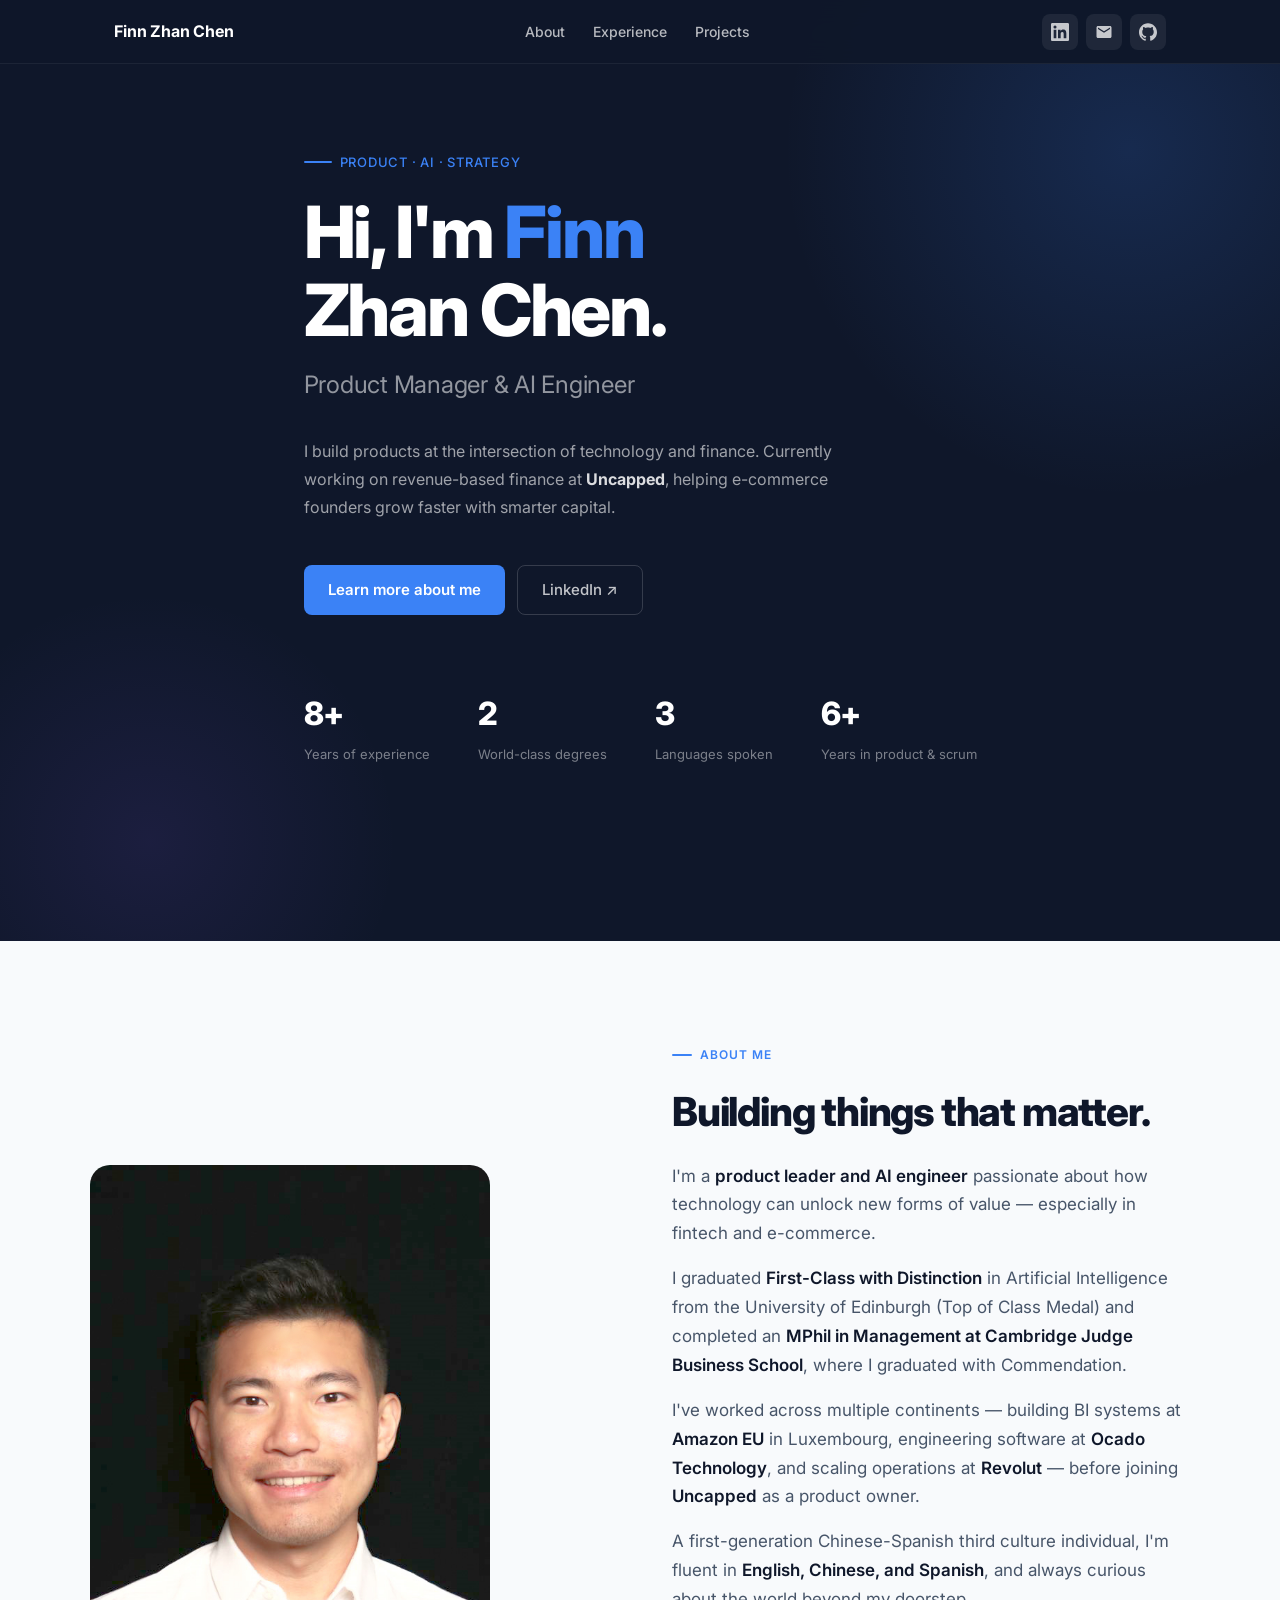
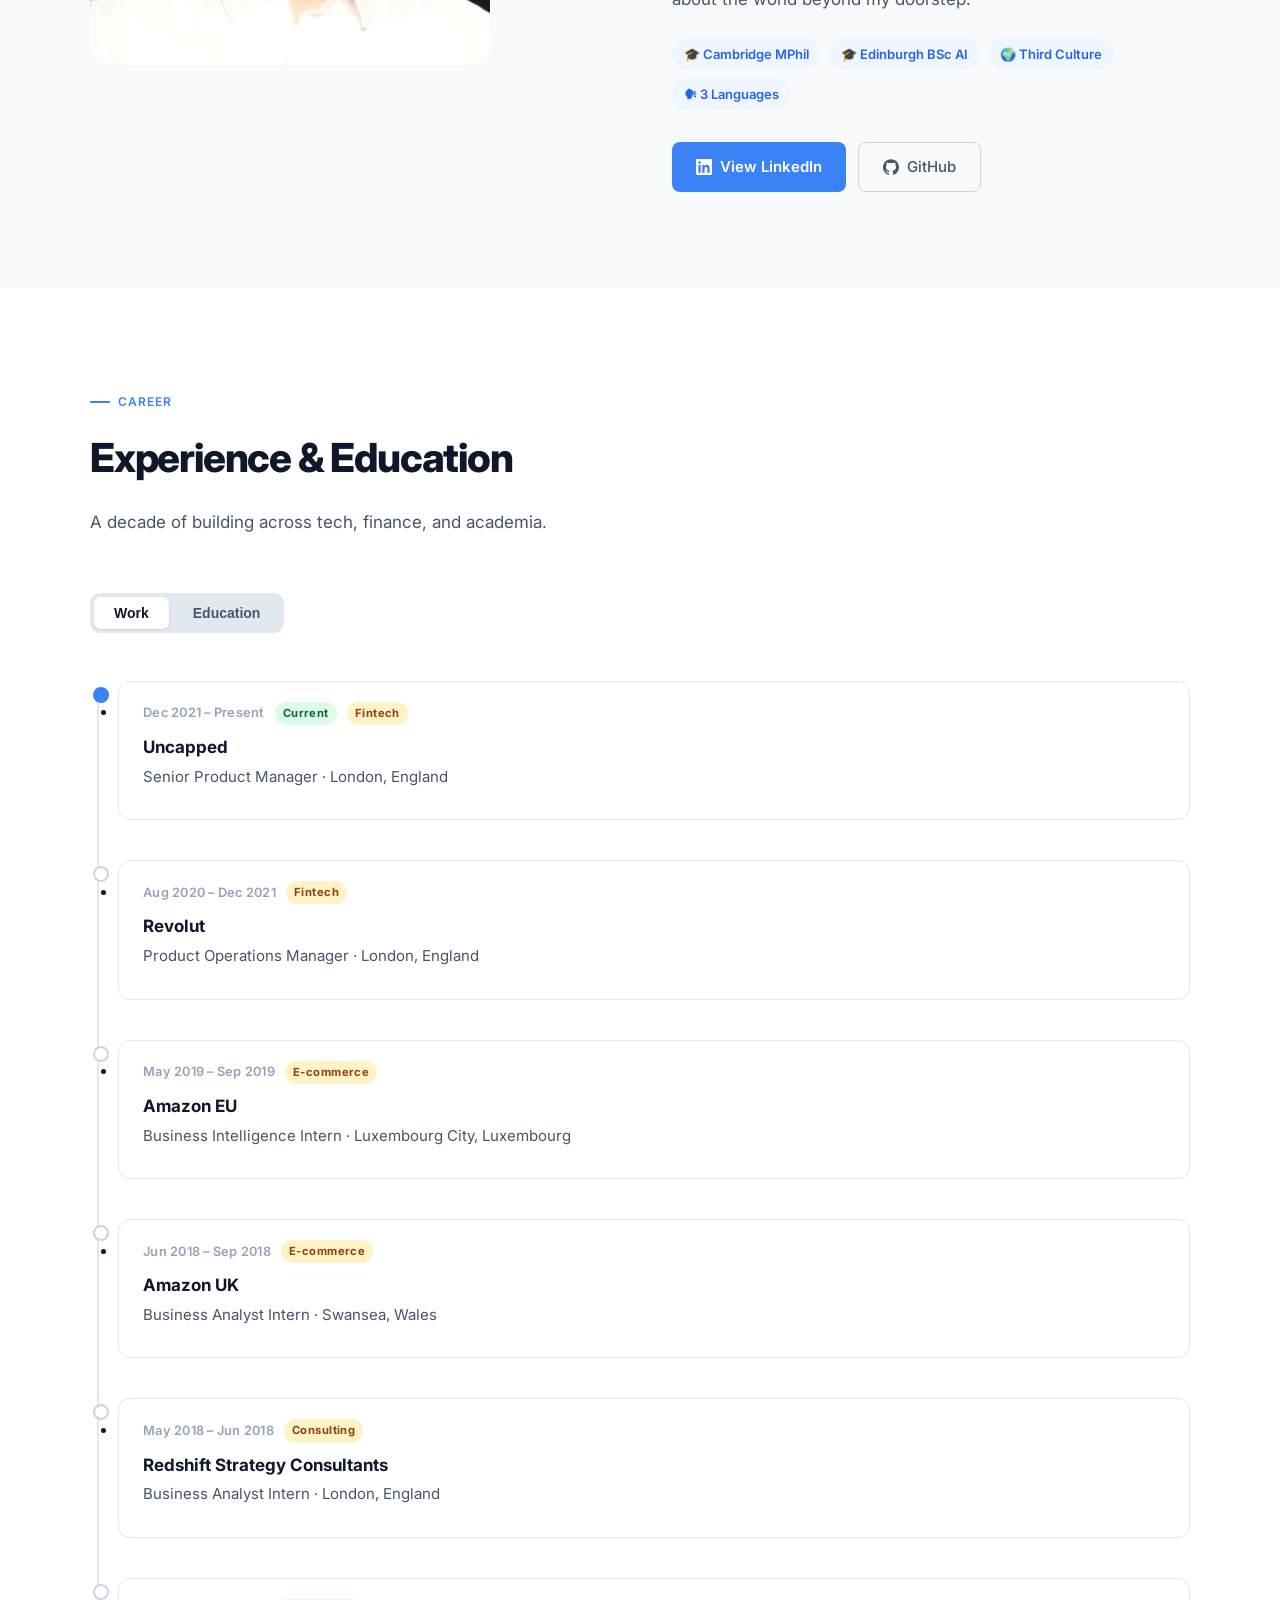
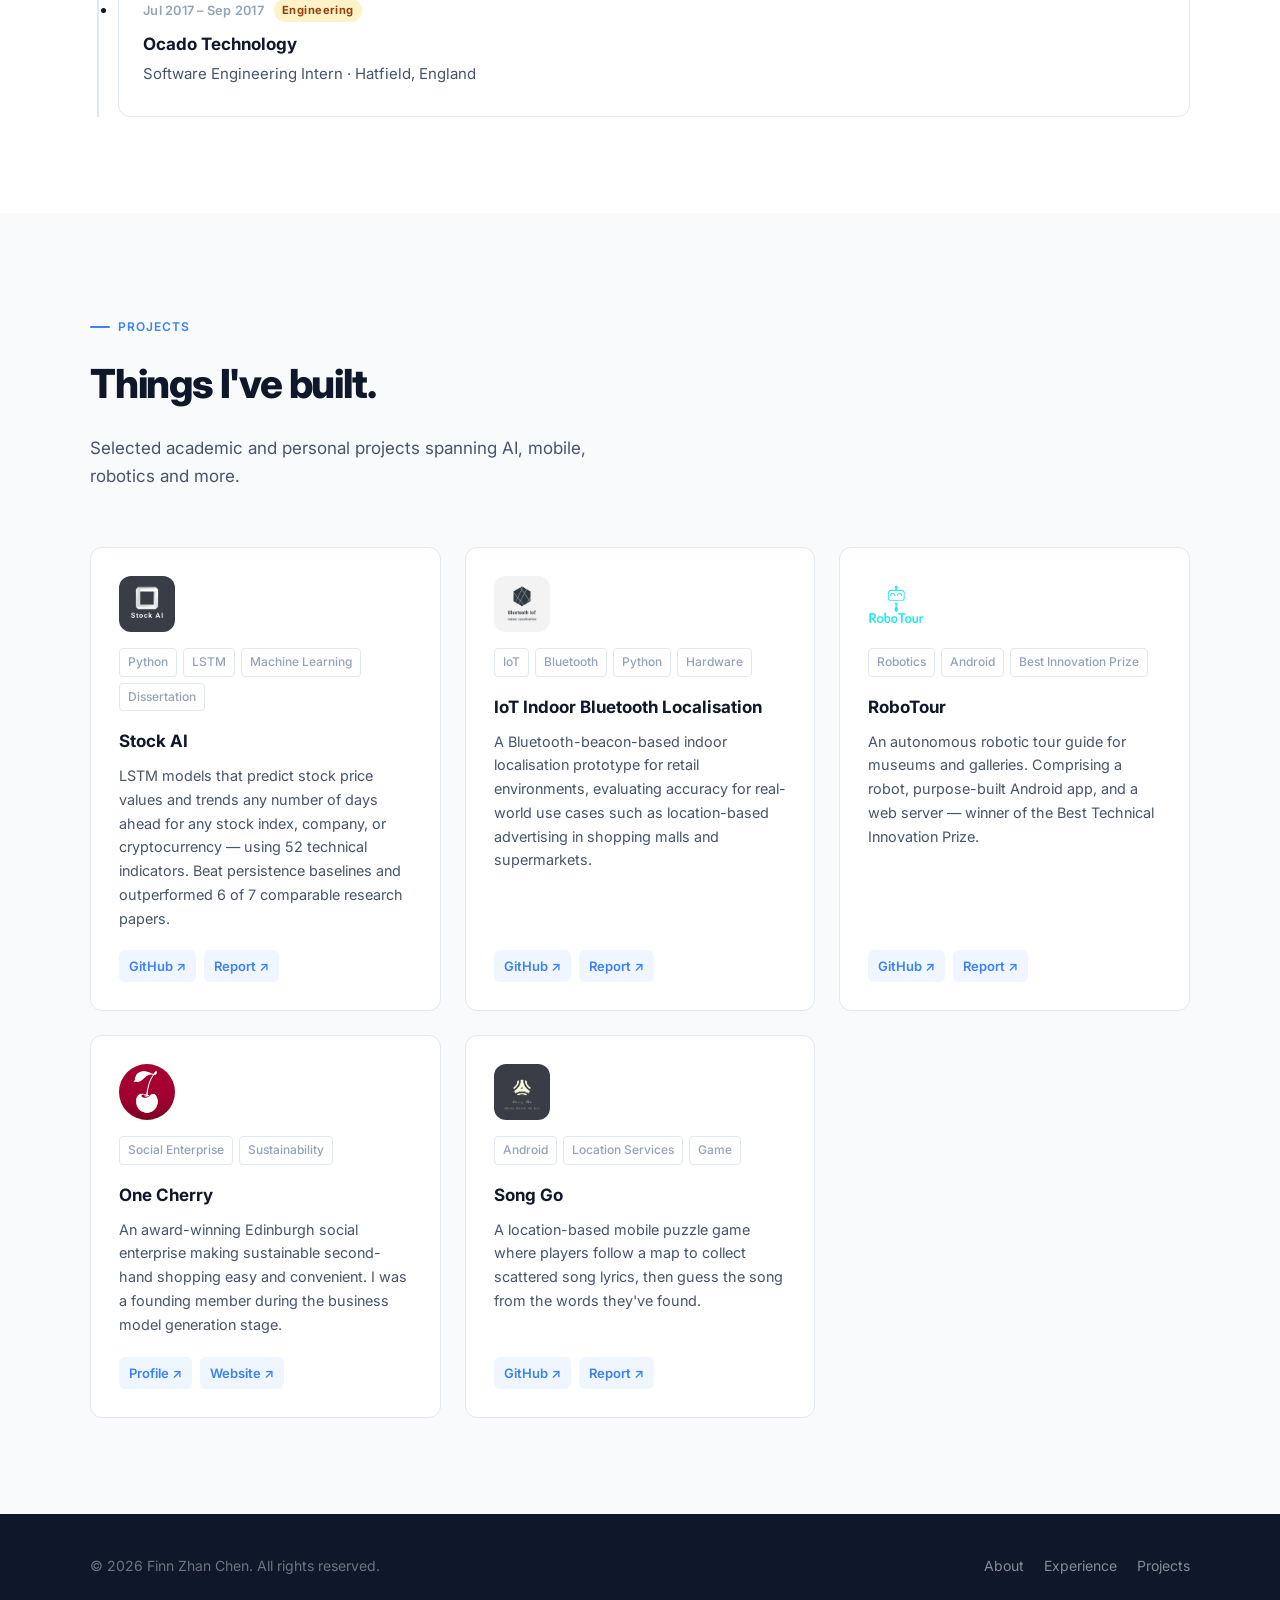
==== commit 11b3d560: "Multiple profile updates - Remove Z&C logo image from nav (text only) - Add new headshot photo (finn" ====
--- a/index.html
+++ b/index.html
@@ -707,7 +707,6 @@
 <nav>
   <div class="nav-inner">
     <a class="nav-logo" href="#hero">
-      <img src="./images/logo.png" alt="Finn Zhan Chen">
       Finn Zhan Chen
     </a>
 
@@ -715,7 +714,6 @@
       <li><a href="#about">About</a></li>
       <li><a href="#experience">Experience</a></li>
       <li><a href="#portfolio">Projects</a></li>
-      <li><a href="#contact">Contact</a></li>
     </ul>
 
     <div class="nav-socials">
@@ -744,7 +742,6 @@
   <a href="#about" onclick="toggleMenu()">About</a>
   <a href="#experience" onclick="toggleMenu()">Experience</a>
   <a href="#portfolio" onclick="toggleMenu()">Projects</a>
-  <a href="#contact" onclick="toggleMenu()">Contact</a>
 </div>
 
 <!-- HERO -->
@@ -764,8 +761,8 @@
     </div>
     <div class="hero-stats">
       <div>
-        <div class="hero-stat-value">3+</div>
-        <div class="hero-stat-label">Years at Uncapped</div>
+        <div class="hero-stat-value">8+</div>
+        <div class="hero-stat-label">Years of experience</div>
       </div>
       <div>
         <div class="hero-stat-value">2</div>
@@ -776,8 +773,8 @@
         <div class="hero-stat-label">Languages spoken</div>
       </div>
       <div>
-        <div class="hero-stat-value">5+</div>
-        <div class="hero-stat-label">Projects shipped</div>
+        <div class="hero-stat-value">6+</div>
+        <div class="hero-stat-label">Years in product &amp; scrum</div>
       </div>
     </div>
   </div>
@@ -791,7 +788,7 @@
       <div class="about-photo-wrap reveal">
         <img
           class="about-photo"
-          src="./images/finnzhanchen.jpg"
+          src="./images/finn-headshot.jpg"
           alt="Finn Zhan Chen"
           onerror="this.style.display='none'; this.nextElementSibling.style.display='flex'"
         >
@@ -822,7 +819,6 @@
           <span class="chip">🎓 Edinburgh BSc AI</span>
           <span class="chip">🌍 Third Culture</span>
           <span class="chip">🗣 3 Languages</span>
-          <span class="chip">📍 London</span>
         </div>
 
         <div class="about-links">
@@ -868,12 +864,7 @@
               <span class="badge badge-work">Fintech</span>
             </div>
             <div class="tl-org">Uncapped</div>
-            <div class="tl-role">Product Owner · London, England</div>
-            <ul class="tl-bullets">
-              <li>Building revenue-based financing products for e-commerce and SaaS founders</li>
-              <li>Leading product strategy for capital products including Daily Payout and Flex funding</li>
-              <li>Collaborating with engineering, risk, and commercial teams across EU and UK</li>
-            </ul>
+            <div class="tl-role">Senior Product Manager · London, England</div>
           </div>
         </li>
 
@@ -995,7 +986,7 @@
     <div class="reveal">
       <div class="section-label">Projects</div>
       <h2 class="section-heading">Things I've built.</h2>
-      <p class="section-sub">Selected academic and personal projects spanning AI, mobile, and robotics.</p>
+      <p class="section-sub">Selected academic and personal projects spanning AI, mobile, robotics and more.</p>
     </div>
 
     <div class="portfolio-grid">
@@ -1110,75 +1101,6 @@
   </div>
 </section>
 
-<!-- CONTACT -->
-<section id="contact">
-  <div class="section-inner">
-    <div class="contact-grid">
-      <div>
-        <div class="section-label reveal">Get in touch</div>
-        <h2 class="section-heading reveal">Let's work together.</h2>
-        <p class="contact-lead reveal">
-          Whether you're interested in fintech product innovation, AI research, or just want to connect — I'd love to hear from you.
-        </p>
-
-        <div class="reveal">
-          <a class="contact-item" href="mailto:finnzhanchen@gmail.com">
-            <div class="contact-icon">
-              <svg viewBox="0 0 24 24" aria-hidden="true"><path d="M20 4H4c-1.1 0-2 .9-2 2v12c0 1.1.9 2 2 2h16c1.1 0 2-.9 2-2V6c0-1.1-.9-2-2-2zm0 4-8 5-8-5V6l8 5 8-5v2z"/></svg>
-            </div>
-            <div>
-              <div class="contact-label">Email</div>
-              <div class="contact-value">finnzhanchen@gmail.com</div>
-            </div>
-          </a>
-          <a class="contact-item" href="https://uk.linkedin.com/in/finnzhanchen" target="_blank">
-            <div class="contact-icon">
-              <svg viewBox="0 0 24 24" aria-hidden="true"><path d="M20.447 20.452h-3.554v-5.569c0-1.328-.027-3.037-1.852-3.037-1.853 0-2.136 1.445-2.136 2.939v5.667H9.351V9h3.414v1.561h.046c.477-.9 1.637-1.85 3.37-1.85 3.601 0 4.267 2.37 4.267 5.455v6.286zM5.337 7.433a2.062 2.062 0 0 1-2.063-2.065 2.064 2.064 0 1 1 2.063 2.065zm1.782 13.019H3.555V9h3.564v11.452zM22.225 0H1.771C.792 0 0 .774 0 1.729v20.542C0 23.227.792 24 1.771 24h20.451C23.2 24 24 23.227 24 22.271V1.729C24 .774 23.2 0 22.222 0h.003z"/></svg>
-            </div>
-            <div>
-              <div class="contact-label">LinkedIn</div>
-              <div class="contact-value">linkedin.com/in/finnzhanchen</div>
-            </div>
-          </a>
-          <a class="contact-item" href="https://github.com/FinnZC" target="_blank">
-            <div class="contact-icon">
-              <svg viewBox="0 0 24 24" aria-hidden="true"><path d="M12 .297c-6.63 0-12 5.373-12 12 0 5.303 3.438 9.8 8.205 11.385.6.113.82-.258.82-.577 0-.285-.01-1.04-.015-2.04-3.338.724-4.042-1.61-4.042-1.61C4.422 18.07 3.633 17.7 3.633 17.7c-1.087-.744.084-.729.084-.729 1.205.084 1.838 1.236 1.838 1.236 1.07 1.835 2.809 1.305 3.495.998.108-.776.417-1.305.76-1.605-2.665-.3-5.466-1.332-5.466-5.93 0-1.31.465-2.38 1.235-3.22-.135-.303-.54-1.523.105-3.176 0 0 1.005-.322 3.3 1.23.96-.267 1.98-.399 3-.405 1.02.006 2.04.138 3 .405 2.28-1.552 3.285-1.23 3.285-1.23.645 1.653.24 2.873.12 3.176.765.84 1.23 1.91 1.23 3.22 0 4.61-2.805 5.625-5.475 5.92.42.36.81 1.096.81 2.22 0 1.606-.015 2.896-.015 3.286 0 .315.21.69.825.57C20.565 22.092 24 17.592 24 12.297c0-6.627-5.373-12-12-12"/></svg>
-            </div>
-            <div>
-              <div class="contact-label">GitHub</div>
-              <div class="contact-value">github.com/FinnZC</div>
-            </div>
-          </a>
-        </div>
-      </div>
-
-      <div class="highlights-card reveal">
-        <h3>Quick facts</h3>
-        <div class="highlight-row">
-          <div class="highlight-num">1st</div>
-          <div class="highlight-text">First-class honours and Top of Class Medal at the University of Edinburgh</div>
-        </div>
-        <div class="highlight-row">
-          <div class="highlight-num">3</div>
-          <div class="highlight-text">Fluent languages: English, Chinese, and Spanish</div>
-        </div>
-        <div class="highlight-row">
-          <div class="highlight-num">3+</div>
-          <div class="highlight-text">Years building revenue-based finance products at Uncapped</div>
-        </div>
-        <div class="highlight-row">
-          <div class="highlight-num">6/7</div>
-          <div class="highlight-text">Research papers outperformed by Stock AI dissertation LSTM models</div>
-        </div>
-        <div class="highlight-row">
-          <div class="highlight-num">🌍</div>
-          <div class="highlight-text">First-generation Chinese-Spanish third culture individual based in London</div>
-        </div>
-      </div>
-
-    </div>
-  </div>
-</section>
 
 <!-- FOOTER -->
 <footer>
@@ -1188,7 +1110,6 @@
       <a href="#about">About</a>
       <a href="#experience">Experience</a>
       <a href="#portfolio">Projects</a>
-      <a href="#contact">Contact</a>
     </div>
   </div>
 </footer>
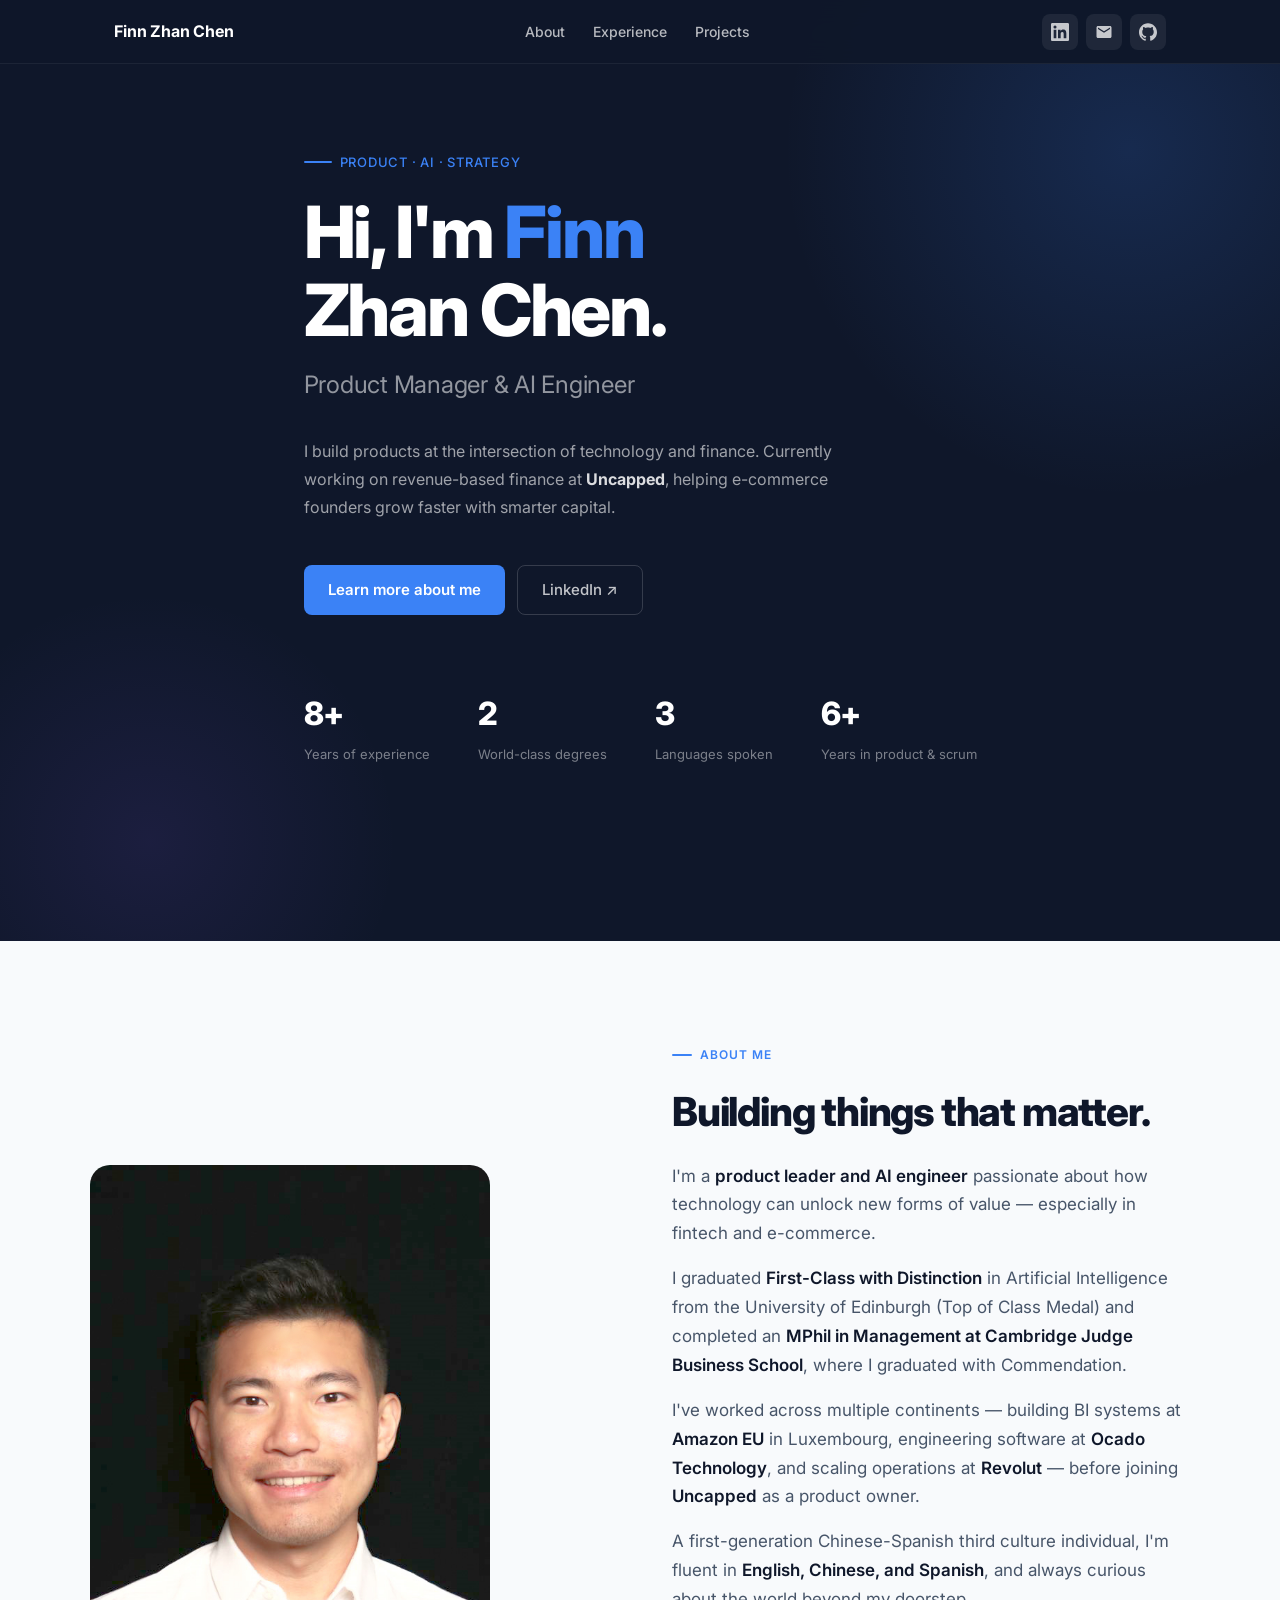
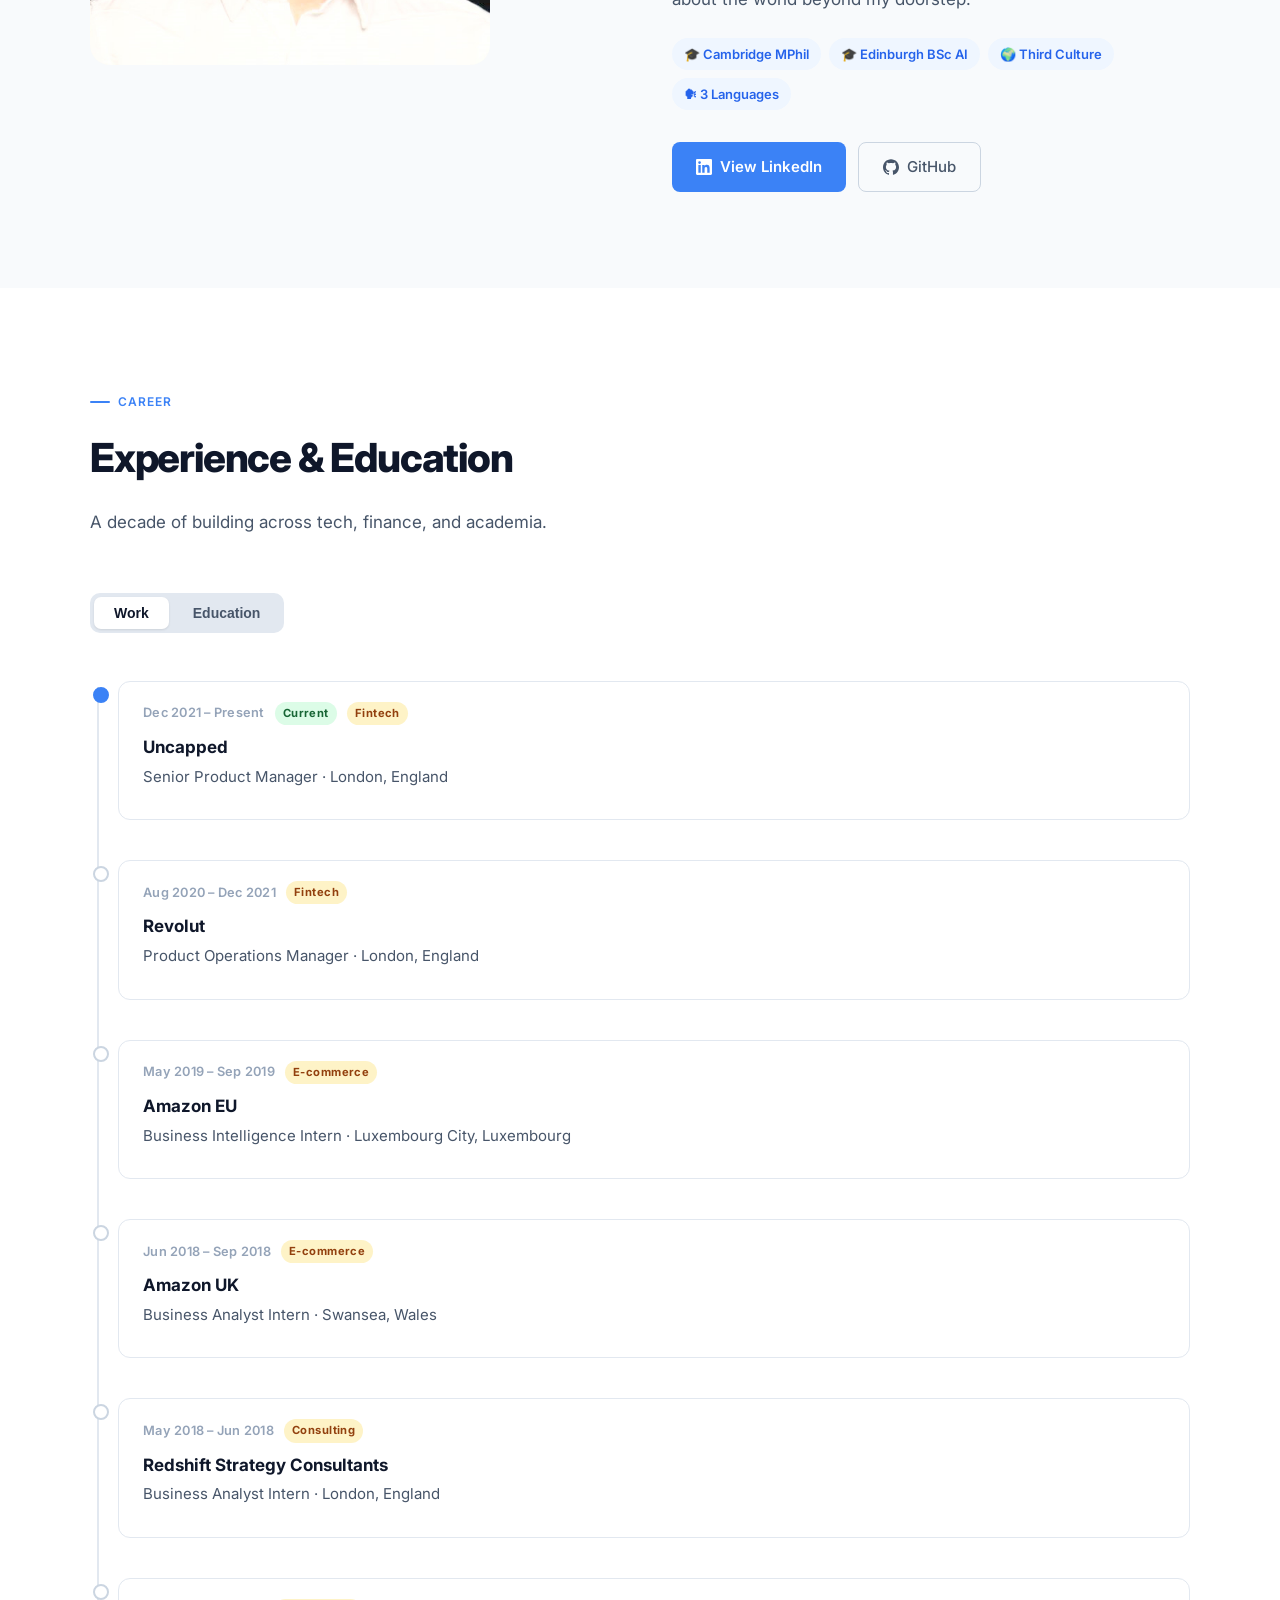
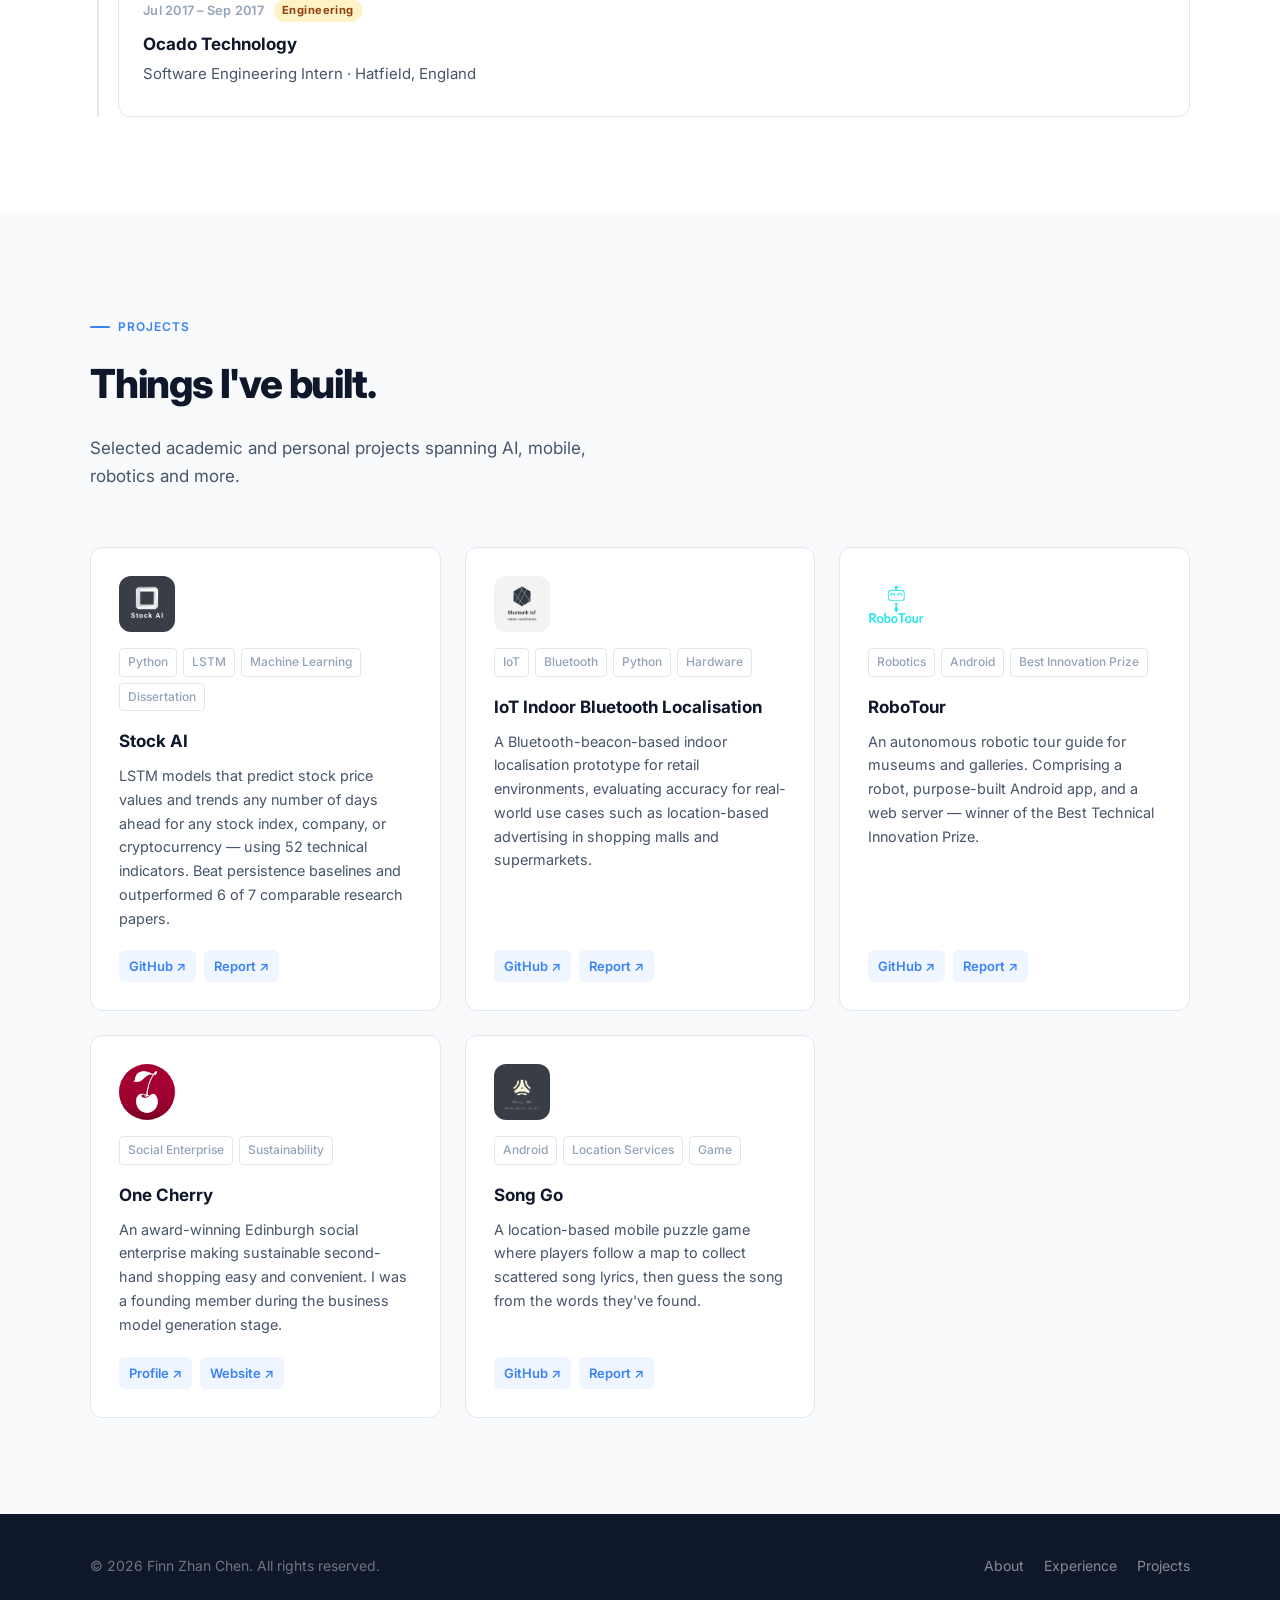
==== commit 513fef34: "Fix timeline list black dot (add list-style: none to .tl)" ====
--- a/index.html
+++ b/index.html
@@ -384,6 +384,7 @@
     .tl {
       position: relative;
       padding-left: 28px;
+      list-style: none;
     }
     .tl::before {
       content: '';
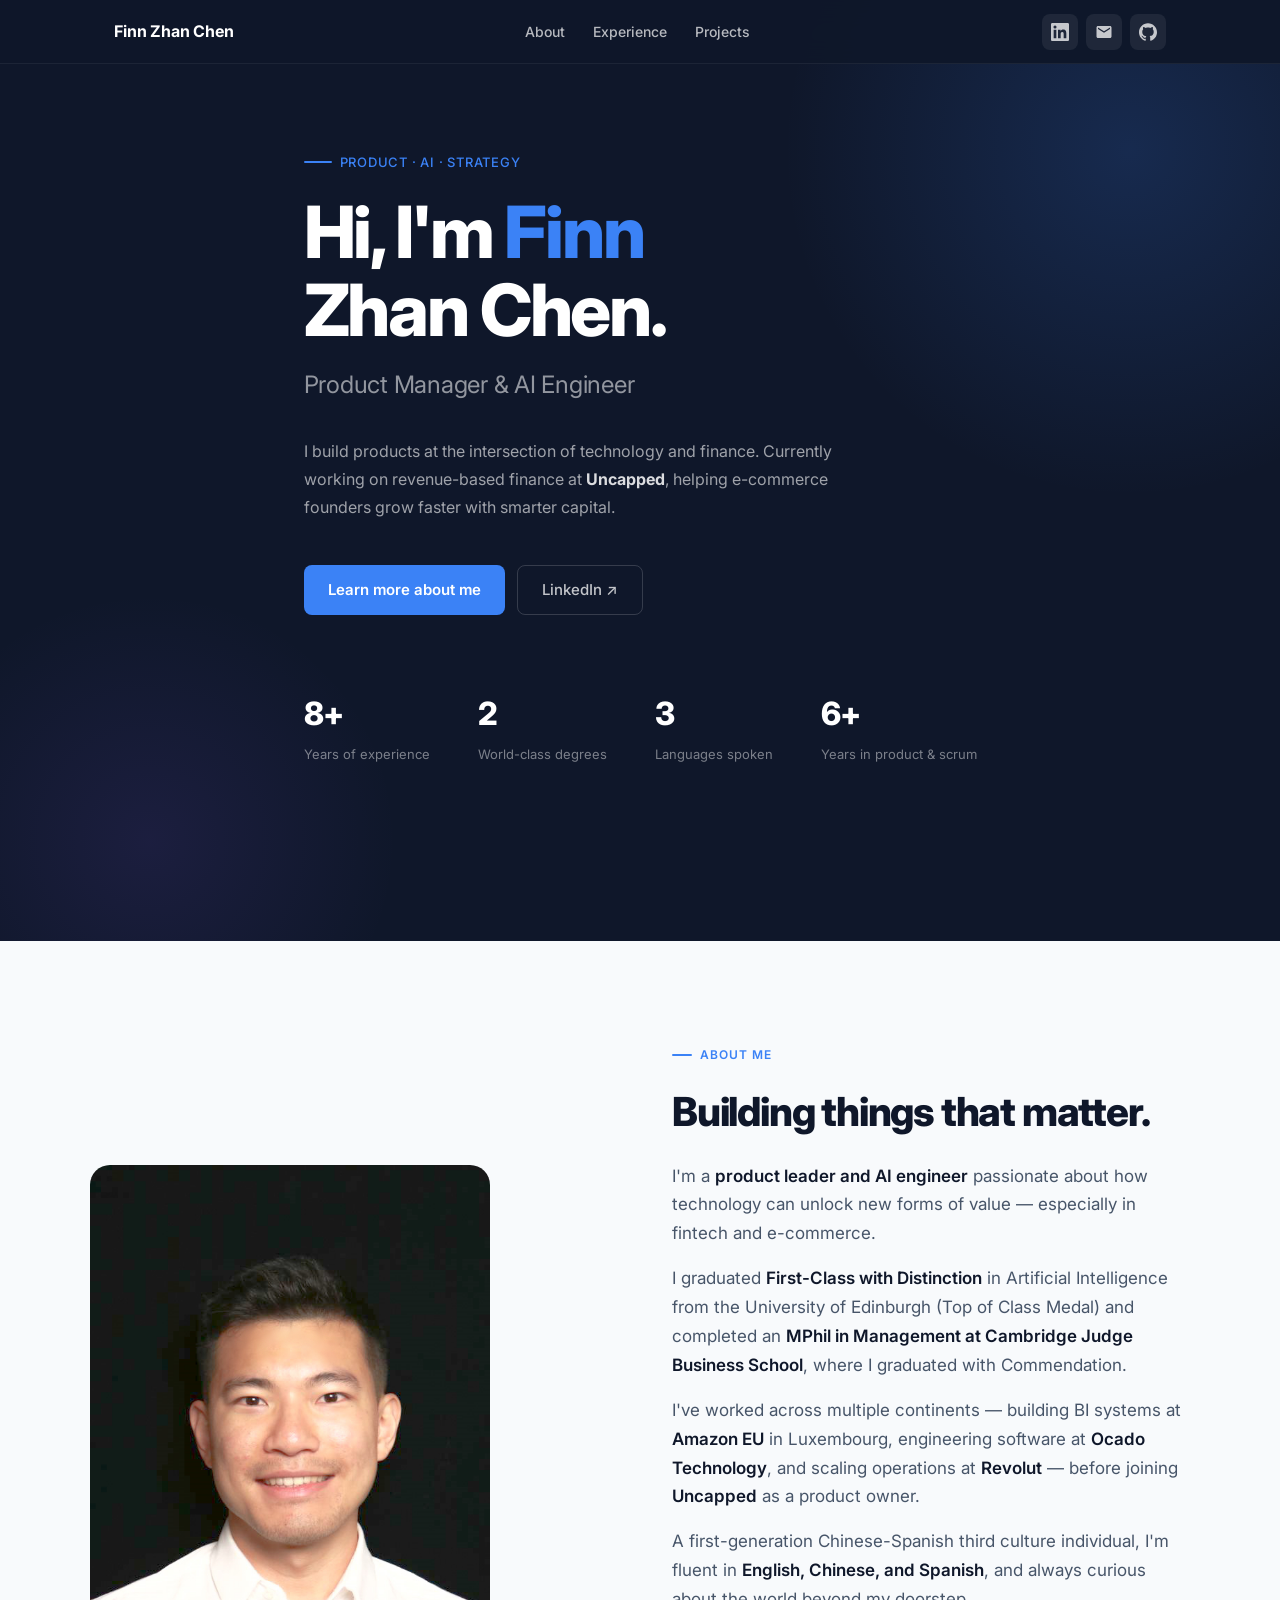
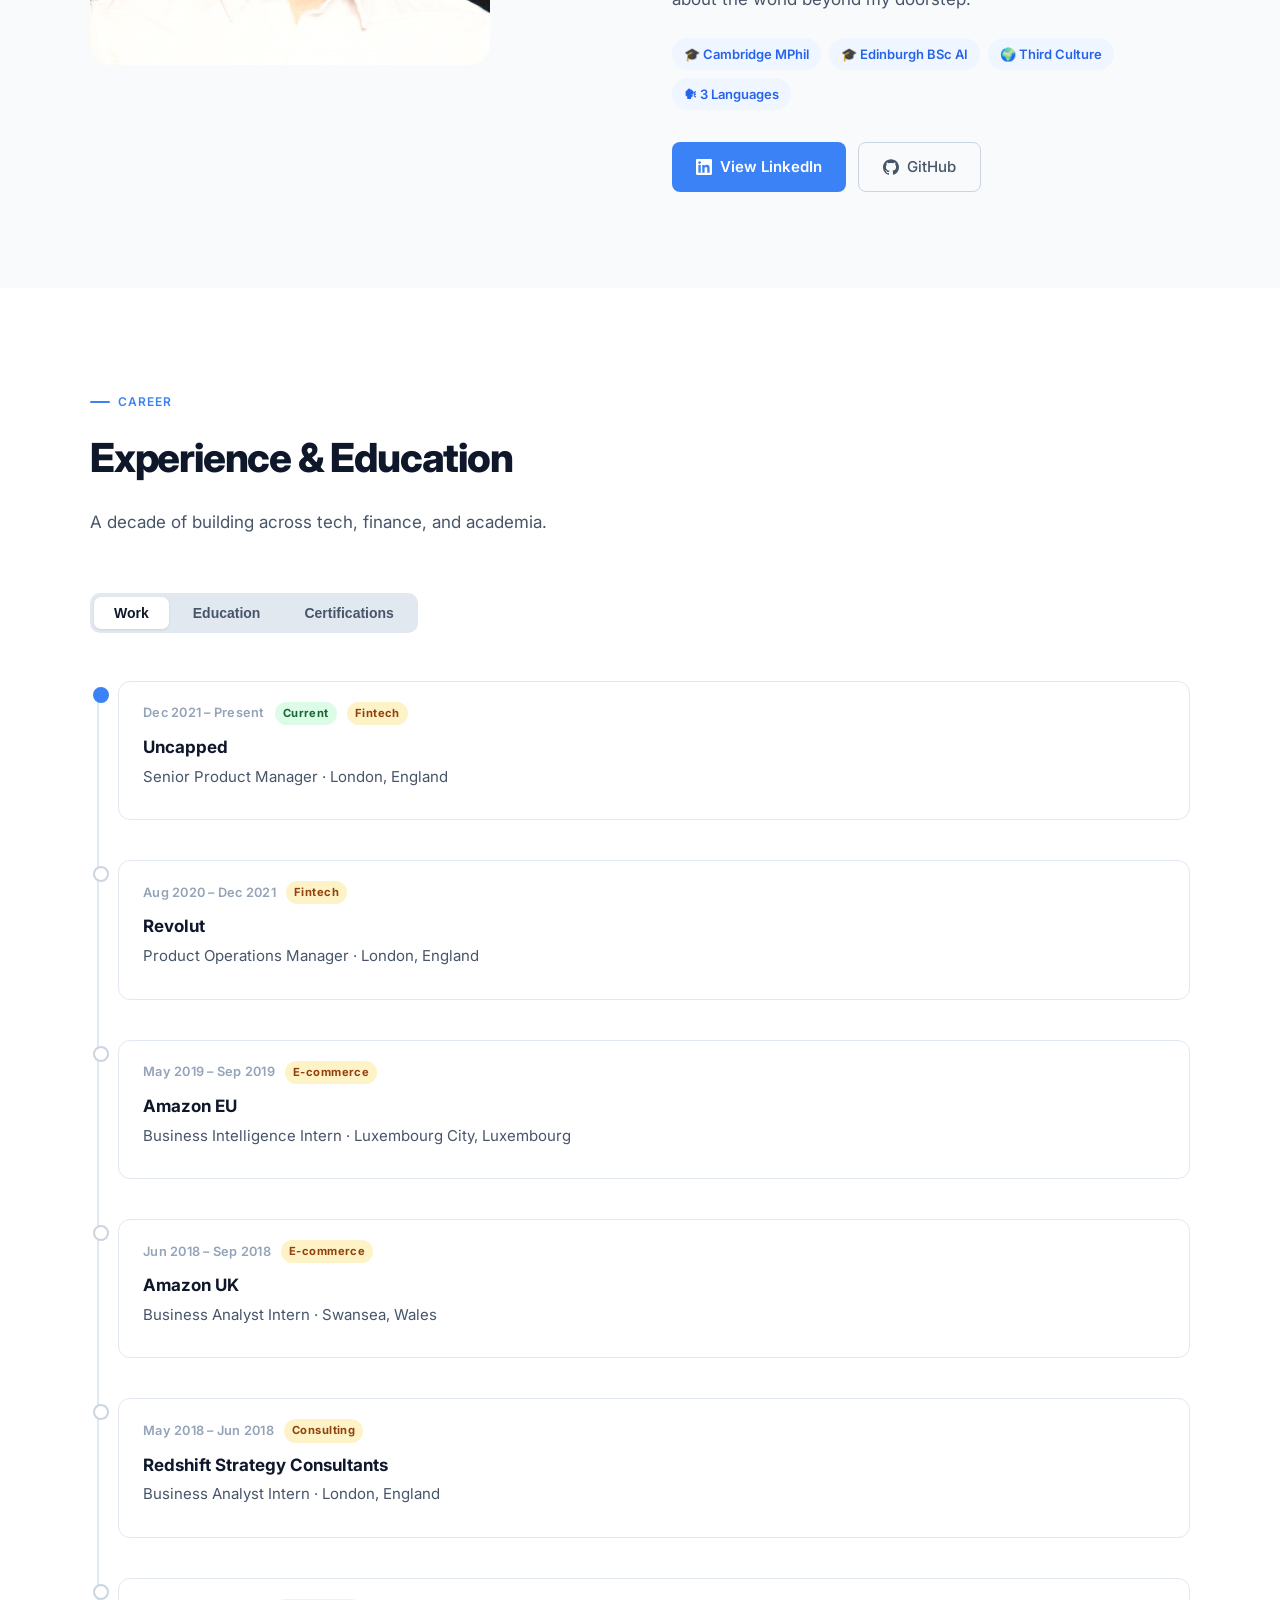
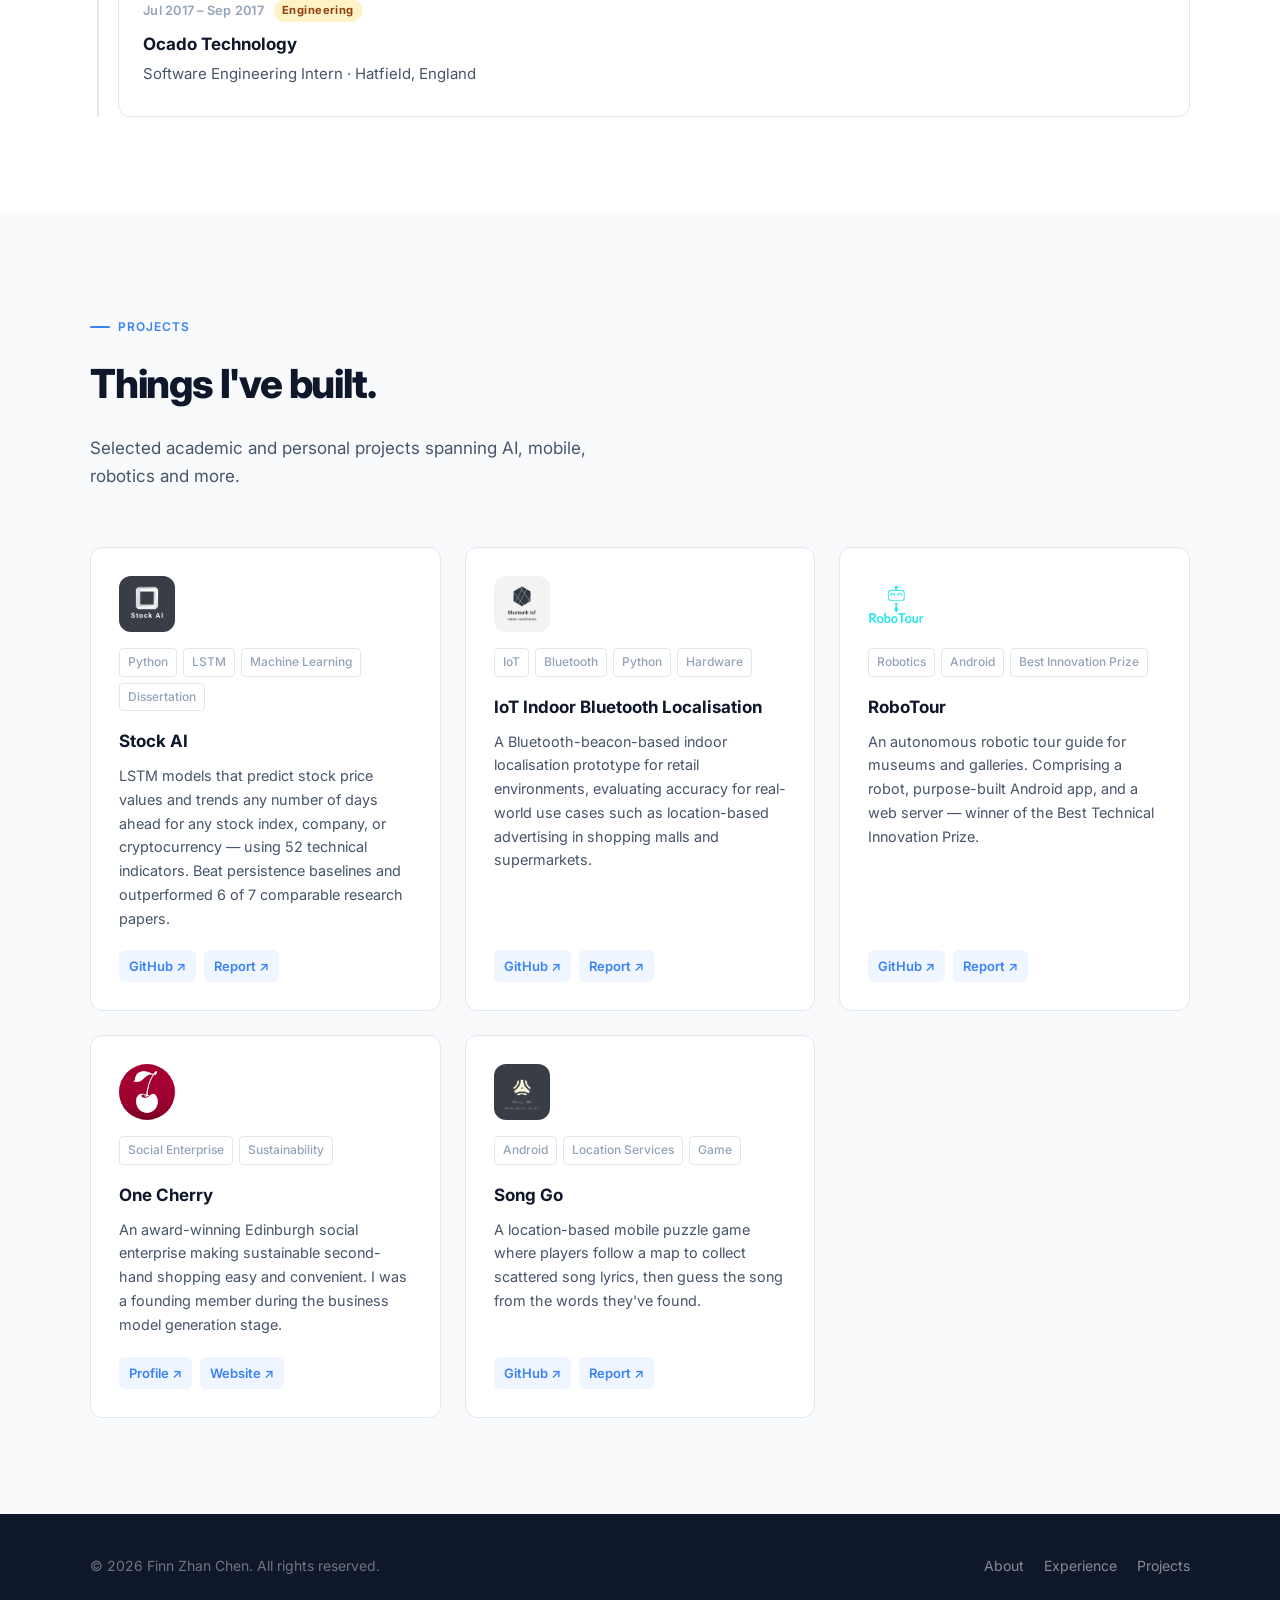
==== commit c74a1ccb: "Add Certifications tab (CITP, CSci, CEng)" ====
--- a/index.html
+++ b/index.html
@@ -446,6 +446,8 @@
     .badge-work { background: #FEF3C7; color: #92400E; }
     .badge-edu  { background: #DBEAFE; color: #1E40AF; }
     .badge-current { background: #DCFCE7; color: #166534; }
+    .badge-cert { background: #F3E8FF; color: #7C3AED; }
+    .badge-partial { background: #F1F5F9; color: #64748B; }
     .tl-org {
       font-size: 1.0625rem;
       font-weight: 700;
@@ -850,6 +852,7 @@
     <div class="timeline-tabs reveal">
       <button class="tab-btn active" onclick="switchTab('work', this)">Work</button>
       <button class="tab-btn" onclick="switchTab('education', this)">Education</button>
+      <button class="tab-btn" onclick="switchTab('certifications', this)">Certifications</button>
     </div>
 
     <!-- WORK TAB -->
@@ -978,6 +981,49 @@
       </ul>
     </div>
 
+    <!-- CERTIFICATIONS TAB -->
+    <div class="tab-pane" id="tab-certifications">
+      <ul class="tl">
+
+        <li class="tl-item featured">
+          <div class="tl-dot"></div>
+          <div class="tl-card reveal">
+            <div class="tl-meta">
+              <span class="badge badge-cert">Chartered</span>
+              <span class="badge badge-current">Awarded</span>
+            </div>
+            <div class="tl-org">BCS, The Chartered Institute for IT</div>
+            <div class="tl-role">Chartered IT Professional (CITP)</div>
+          </div>
+        </li>
+
+        <li class="tl-item">
+          <div class="tl-dot"></div>
+          <div class="tl-card reveal">
+            <div class="tl-meta">
+              <span class="badge badge-cert">Chartered</span>
+              <span class="badge badge-partial">In Progress</span>
+            </div>
+            <div class="tl-org">Science Council</div>
+            <div class="tl-role">Chartered Scientist (CSci)</div>
+          </div>
+        </li>
+
+        <li class="tl-item">
+          <div class="tl-dot"></div>
+          <div class="tl-card reveal">
+            <div class="tl-meta">
+              <span class="badge badge-cert">Chartered</span>
+              <span class="badge badge-partial">In Progress</span>
+            </div>
+            <div class="tl-org">Engineering Council</div>
+            <div class="tl-role">Chartered Engineer (CEng)</div>
+          </div>
+        </li>
+
+      </ul>
+    </div>
+
   </div>
 </section>
 
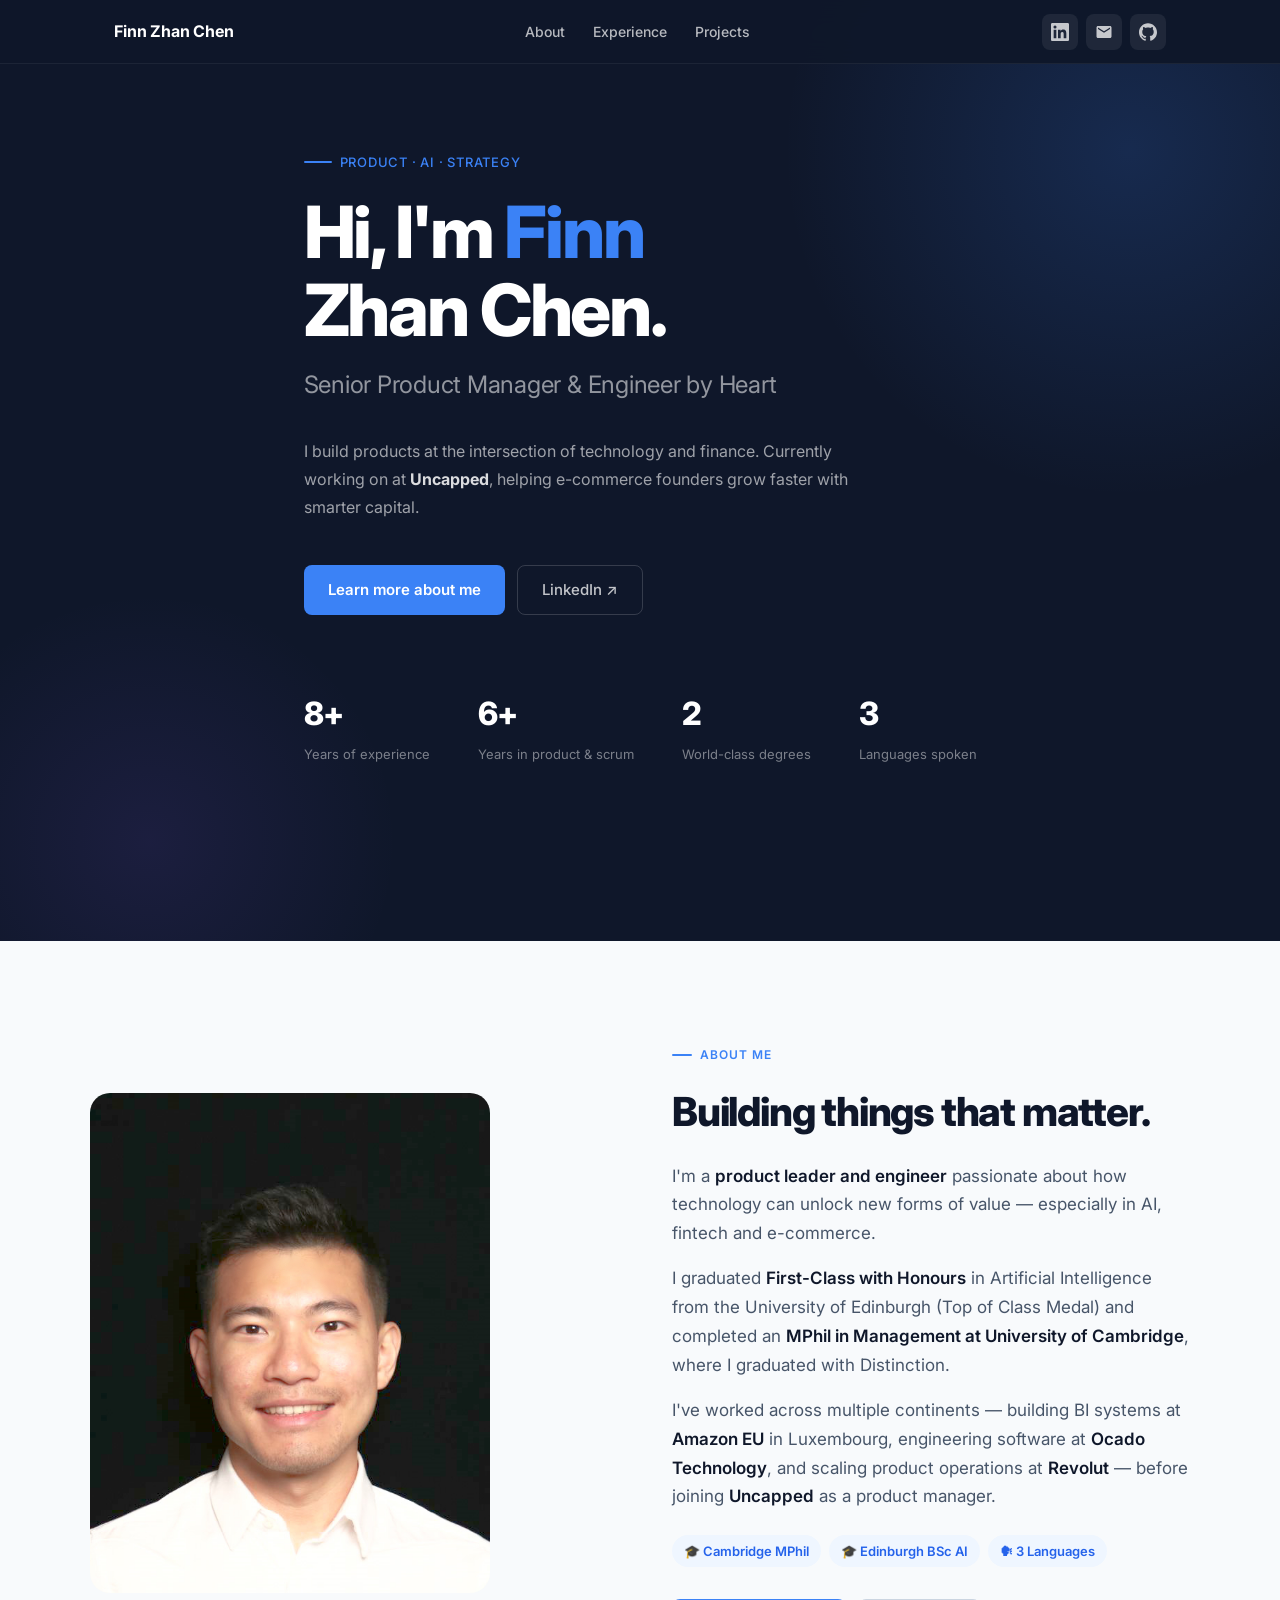
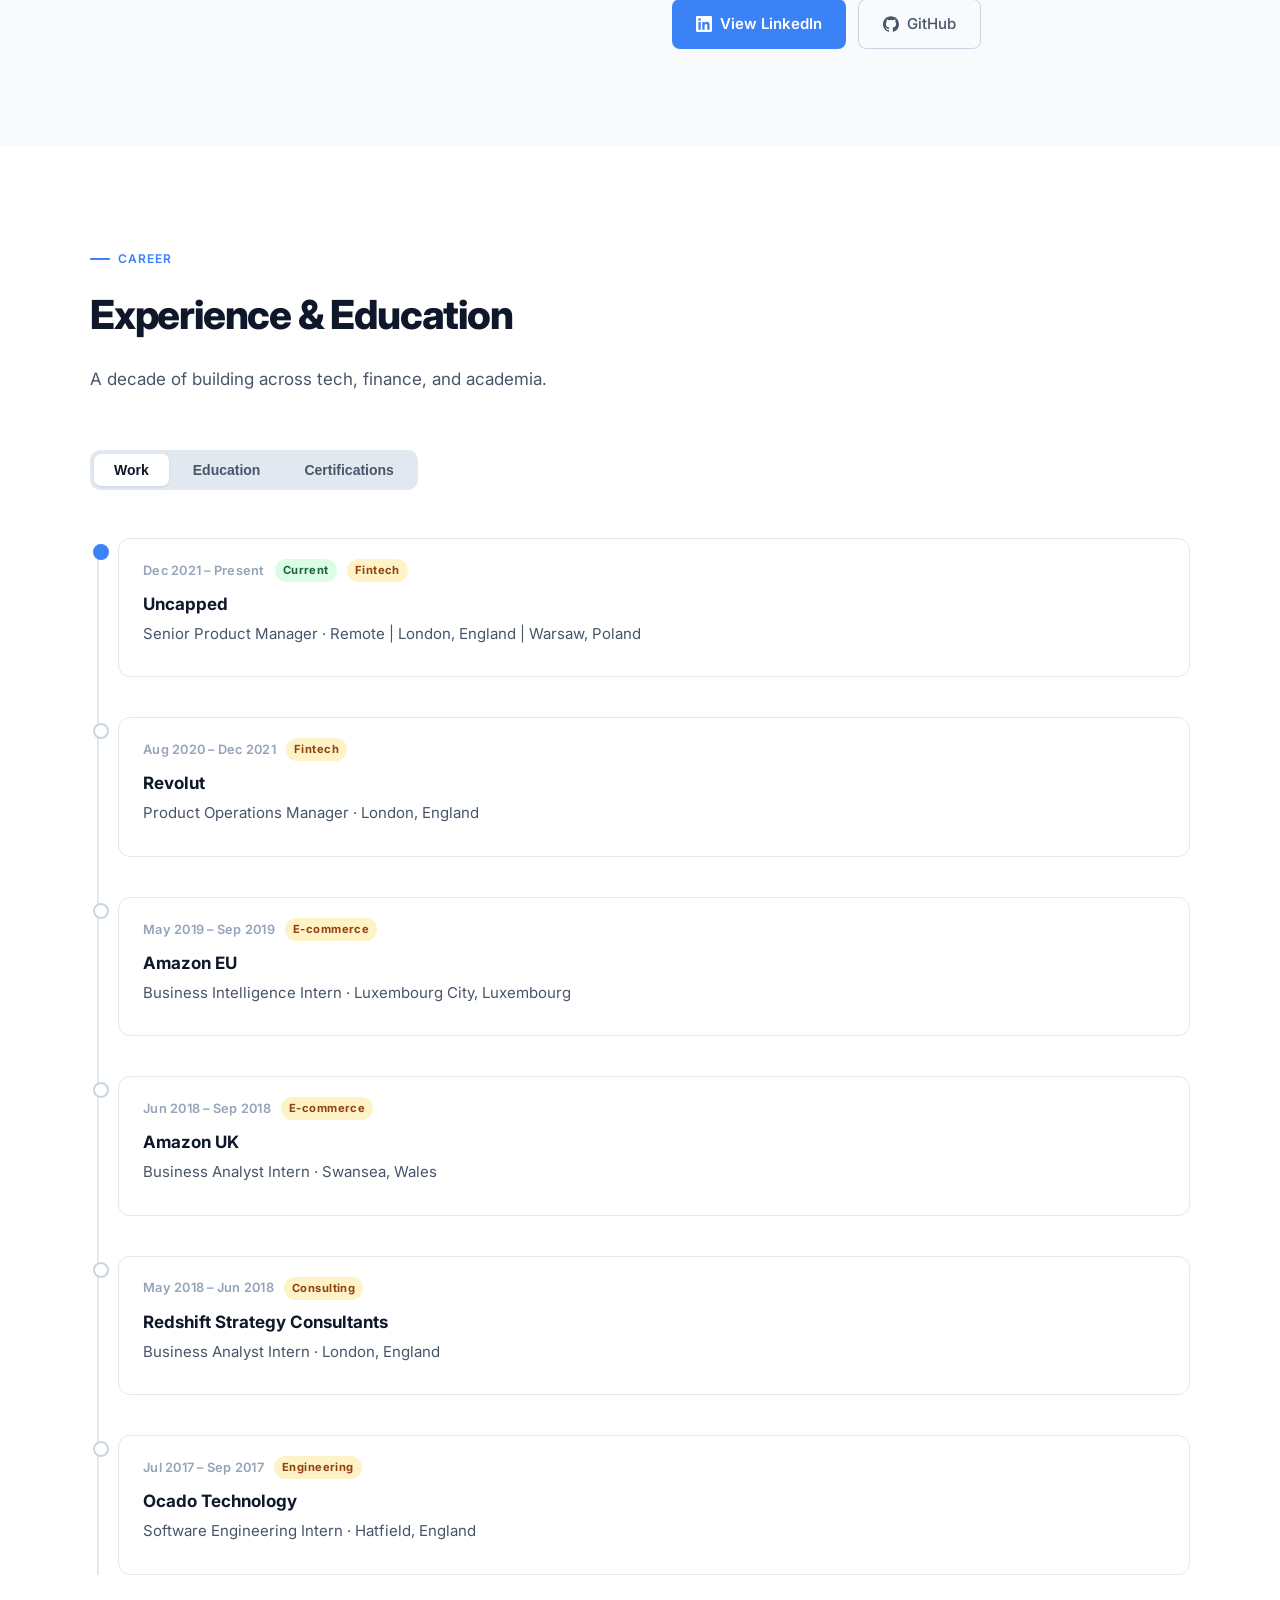
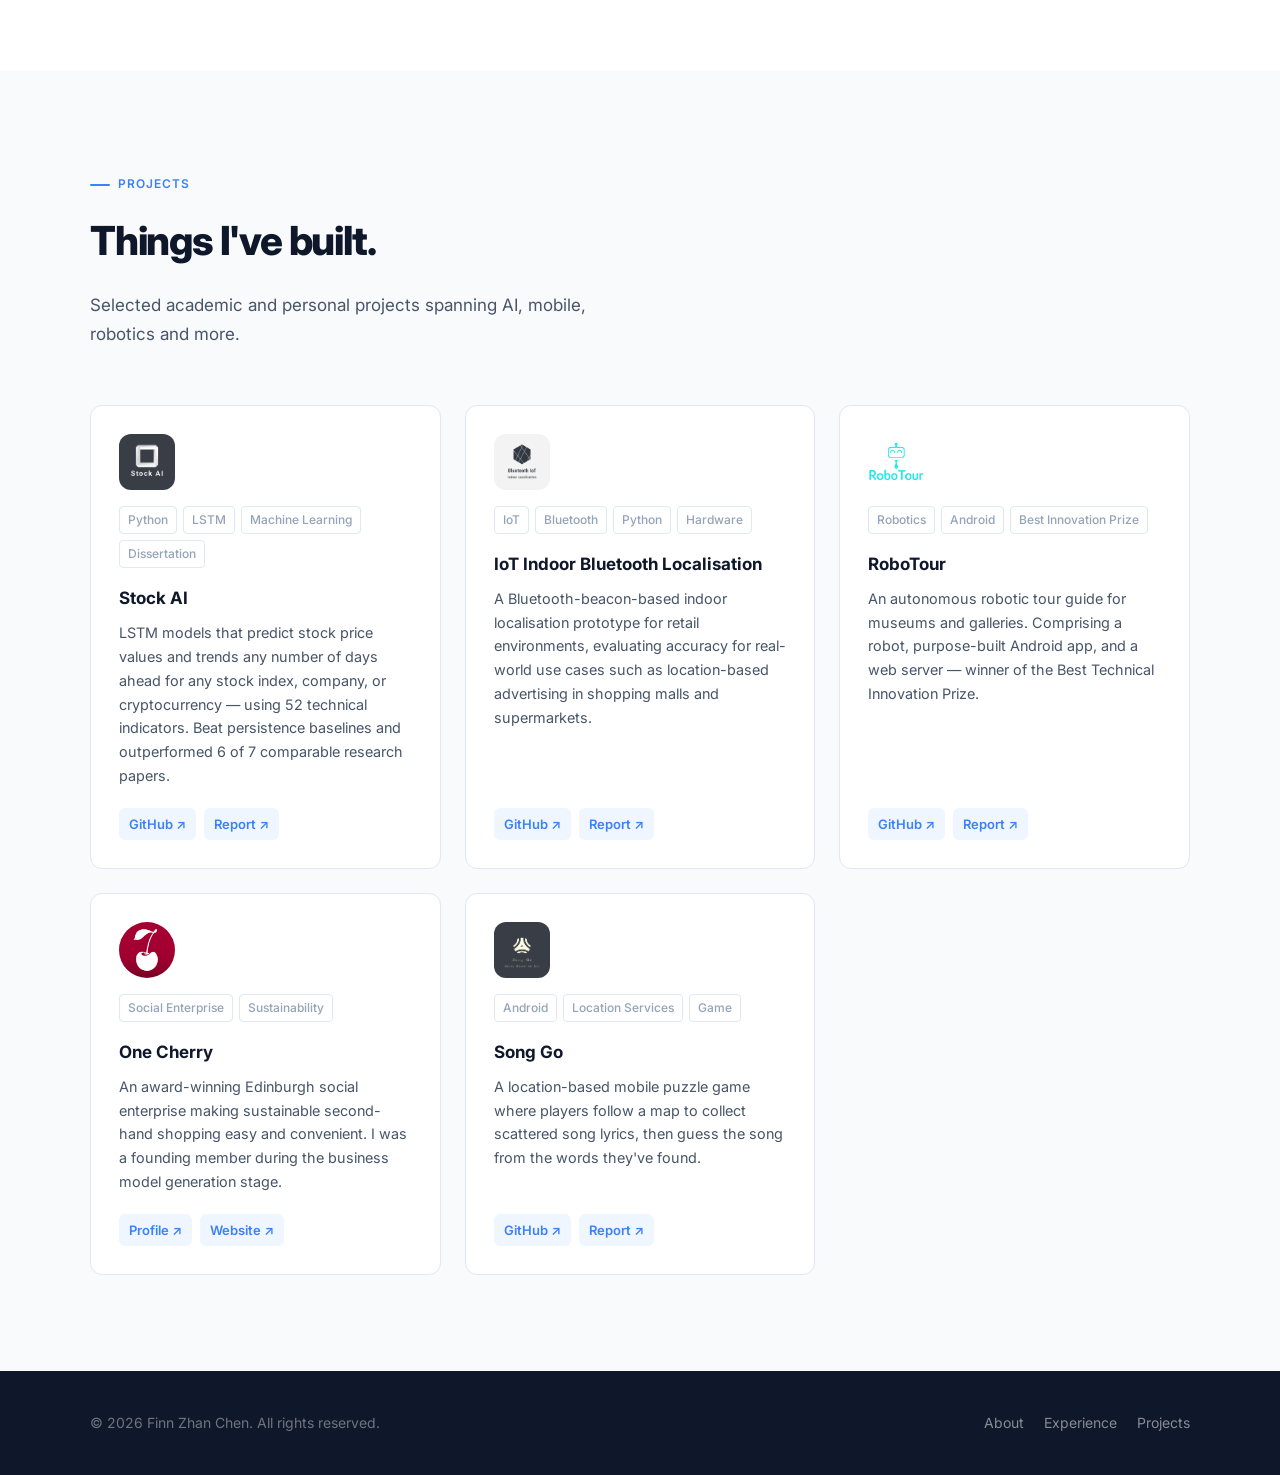
==== commit 350be42c: "Update index.html" ====
--- a/index.html
+++ b/index.html
@@ -752,10 +752,9 @@
   <div class="hero-inner">
     <div class="hero-tag">Product · AI · Strategy</div>
     <h1 class="hero-name">Hi, I'm <span>Finn</span><br>Zhan Chen.</h1>
-    <p class="hero-role">Product Manager &amp; AI Engineer</p>
+    <p class="hero-role">Senior Product Manager &amp; Engineer by Heart</p>
     <p class="hero-bio">
-      I build products at the intersection of technology and finance. Currently working on
-      revenue-based finance at <strong style="color:rgba(255,255,255,.85)">Uncapped</strong>,
+      I build products at the intersection of technology and finance. Currently working on at <strong style="color:rgba(255,255,255,.85)">Uncapped</strong>,
       helping e-commerce founders grow faster with smarter capital.
     </p>
     <div class="hero-ctas">
@@ -767,6 +766,13 @@
         <div class="hero-stat-value">8+</div>
         <div class="hero-stat-label">Years of experience</div>
       </div>
+
+      <div>
+
+
+      <div class="hero-stat-value">6+</div>
+      <div class="hero-stat-label">Years in product &amp; scrum</div>
+      </div>
       <div>
         <div class="hero-stat-value">2</div>
         <div class="hero-stat-label">World-class degrees</div>
@@ -775,10 +781,7 @@
         <div class="hero-stat-value">3</div>
         <div class="hero-stat-label">Languages spoken</div>
       </div>
-      <div>
-        <div class="hero-stat-value">6+</div>
-        <div class="hero-stat-label">Years in product &amp; scrum</div>
-      </div>
+
     </div>
   </div>
 </section>
@@ -805,22 +808,18 @@
         <h2 class="section-heading">Building things that matter.</h2>
 
         <p>
-          I'm a <strong>product leader and AI engineer</strong> passionate about how technology can unlock new forms of value — especially in fintech and e-commerce.
+          I'm a <strong>product leader and engineer</strong> passionate about how technology can unlock new forms of value — especially in AI, fintech and e-commerce.
         </p>
         <p>
-          I graduated <strong>First-Class with Distinction</strong> in Artificial Intelligence from the University of Edinburgh (Top of Class Medal) and completed an <strong>MPhil in Management at Cambridge Judge Business School</strong>, where I graduated with Commendation.
+          I graduated <strong>First-Class with Honours</strong> in Artificial Intelligence from the University of Edinburgh (Top of Class Medal) and completed an <strong>MPhil in Management at University of Cambridge</strong>, where I graduated with Distinction.
         </p>
         <p>
-          I've worked across multiple continents — building BI systems at <strong>Amazon EU</strong> in Luxembourg, engineering software at <strong>Ocado Technology</strong>, and scaling operations at <strong>Revolut</strong> — before joining <strong>Uncapped</strong> as a product owner.
-        </p>
-        <p>
-          A first-generation Chinese-Spanish third culture individual, I'm fluent in <strong>English, Chinese, and Spanish</strong>, and always curious about the world beyond my doorstep.
+          I've worked across multiple continents — building BI systems at <strong>Amazon EU</strong> in Luxembourg, engineering software at <strong>Ocado Technology</strong>, and scaling product operations at <strong>Revolut</strong> — before joining <strong>Uncapped</strong> as a product manager.
         </p>
 
         <div class="about-chips">
           <span class="chip">🎓 Cambridge MPhil</span>
           <span class="chip">🎓 Edinburgh BSc AI</span>
-          <span class="chip">🌍 Third Culture</span>
           <span class="chip">🗣 3 Languages</span>
         </div>
 
@@ -868,7 +867,7 @@
               <span class="badge badge-work">Fintech</span>
             </div>
             <div class="tl-org">Uncapped</div>
-            <div class="tl-role">Senior Product Manager · London, England</div>
+            <div class="tl-role">Senior Product Manager · Remote | London, England | Warsaw, Poland</div>
           </div>
         </li>
 
@@ -1002,7 +1001,7 @@
           <div class="tl-card reveal">
             <div class="tl-meta">
               <span class="badge badge-cert">Chartered</span>
-              <span class="badge badge-partial">In Progress</span>
+              <span class="badge badge-partial">Partial</span>
             </div>
             <div class="tl-org">Science Council</div>
             <div class="tl-role">Chartered Scientist (CSci)</div>
@@ -1014,7 +1013,7 @@
           <div class="tl-card reveal">
             <div class="tl-meta">
               <span class="badge badge-cert">Chartered</span>
-              <span class="badge badge-partial">In Progress</span>
+              <span class="badge badge-partial">Partial</span>
             </div>
             <div class="tl-org">Engineering Council</div>
             <div class="tl-role">Chartered Engineer (CEng)</div>
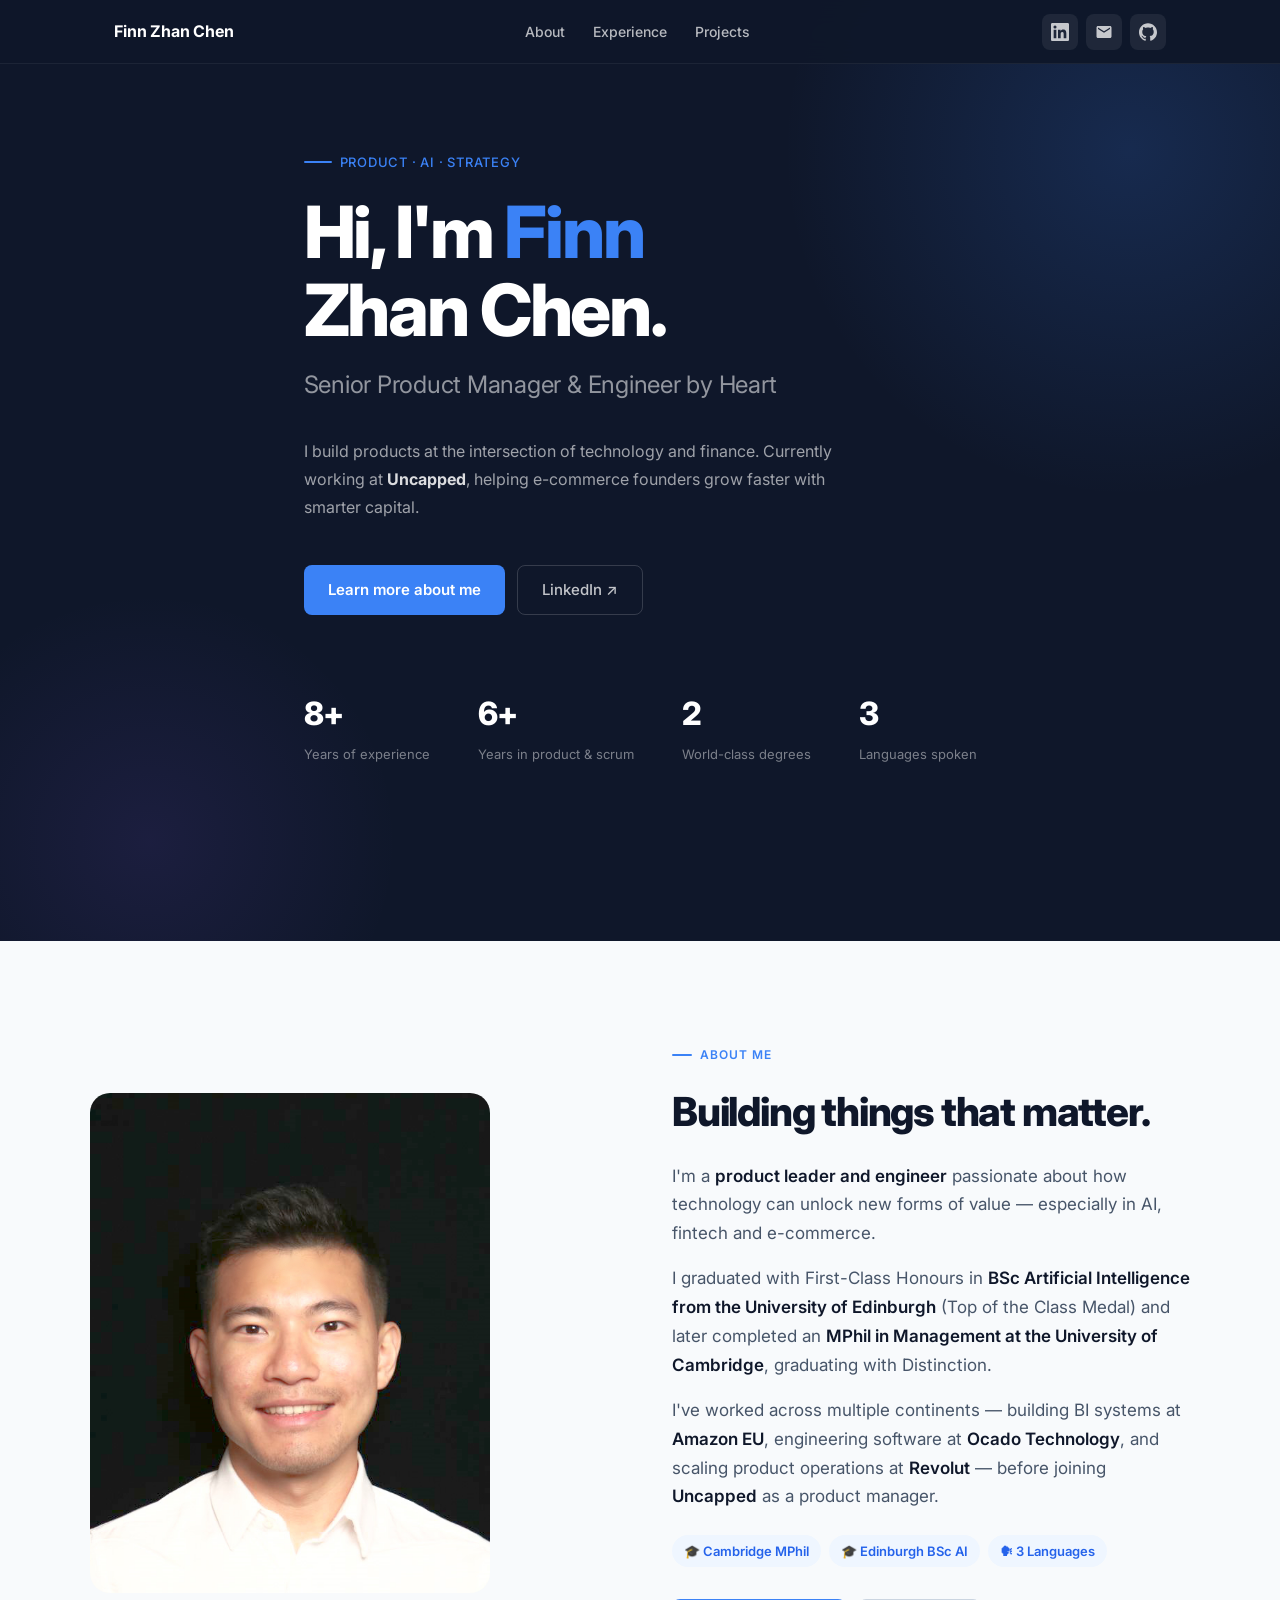
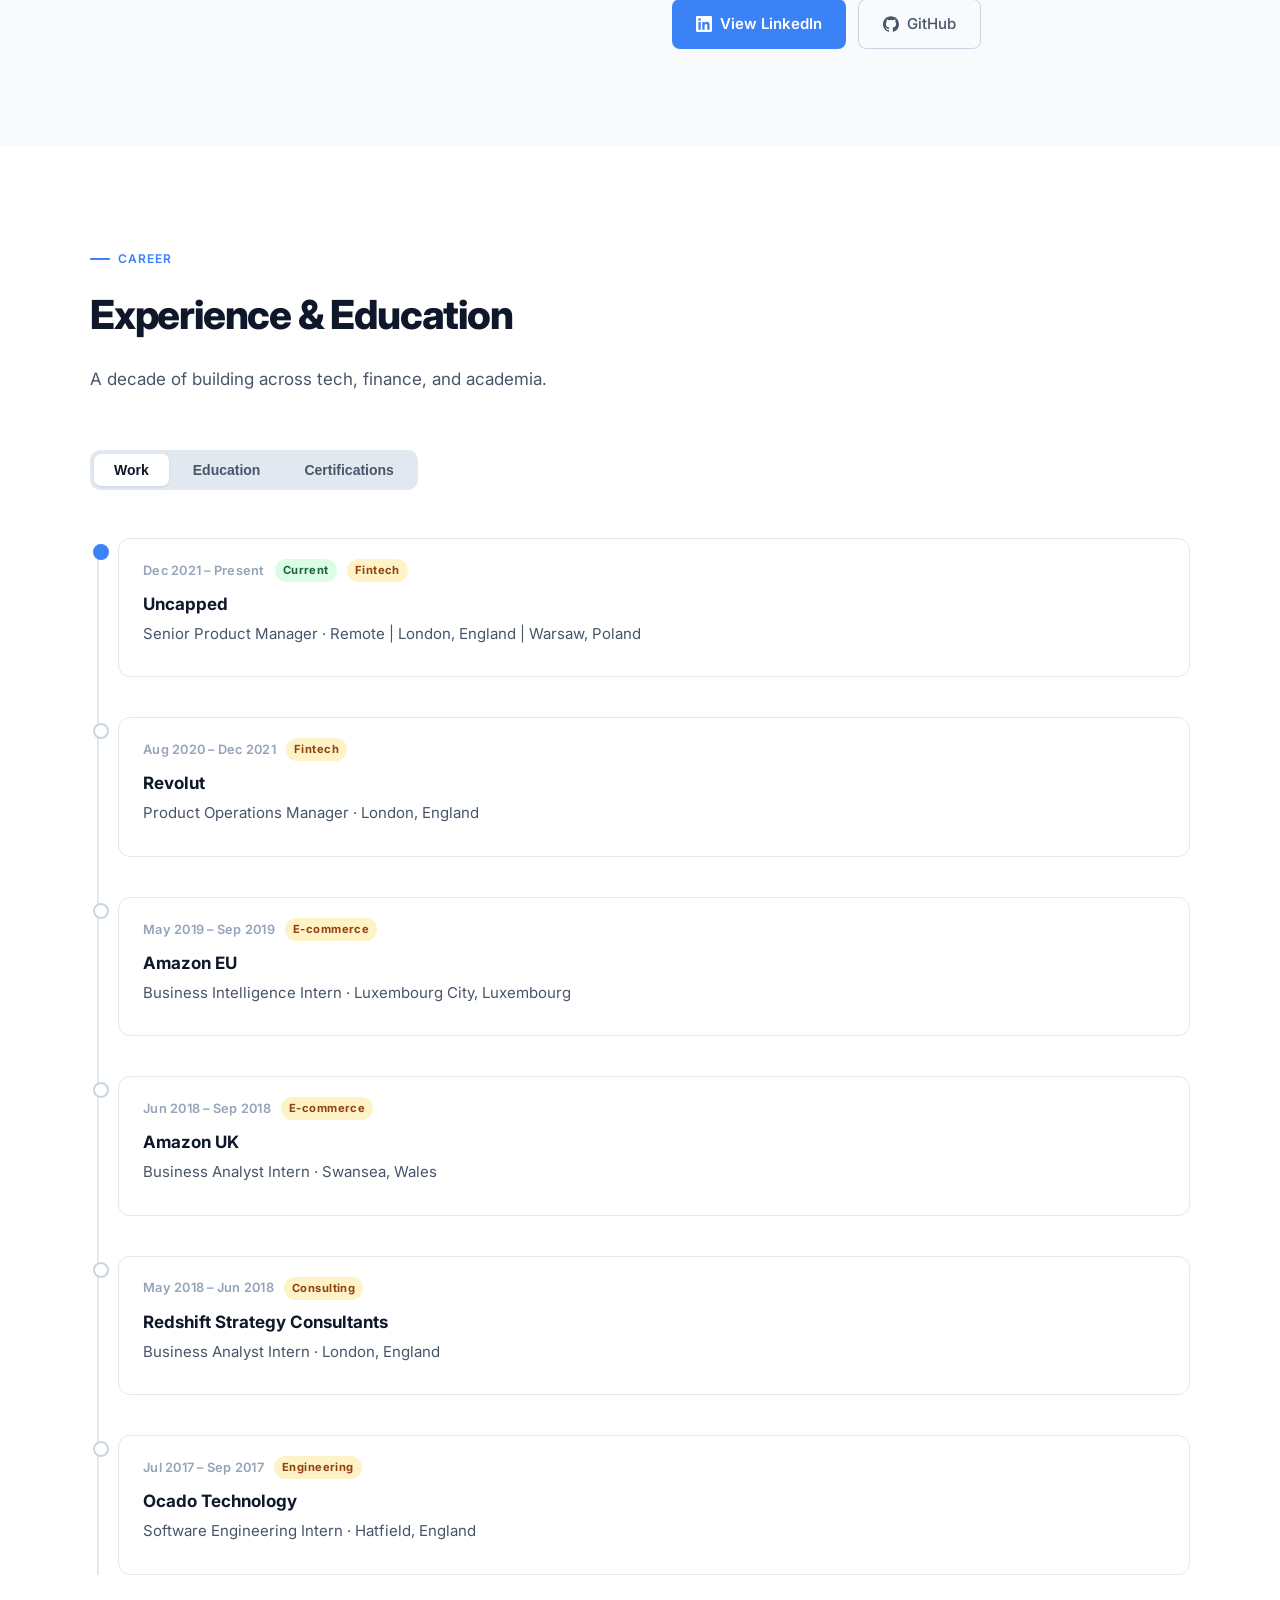
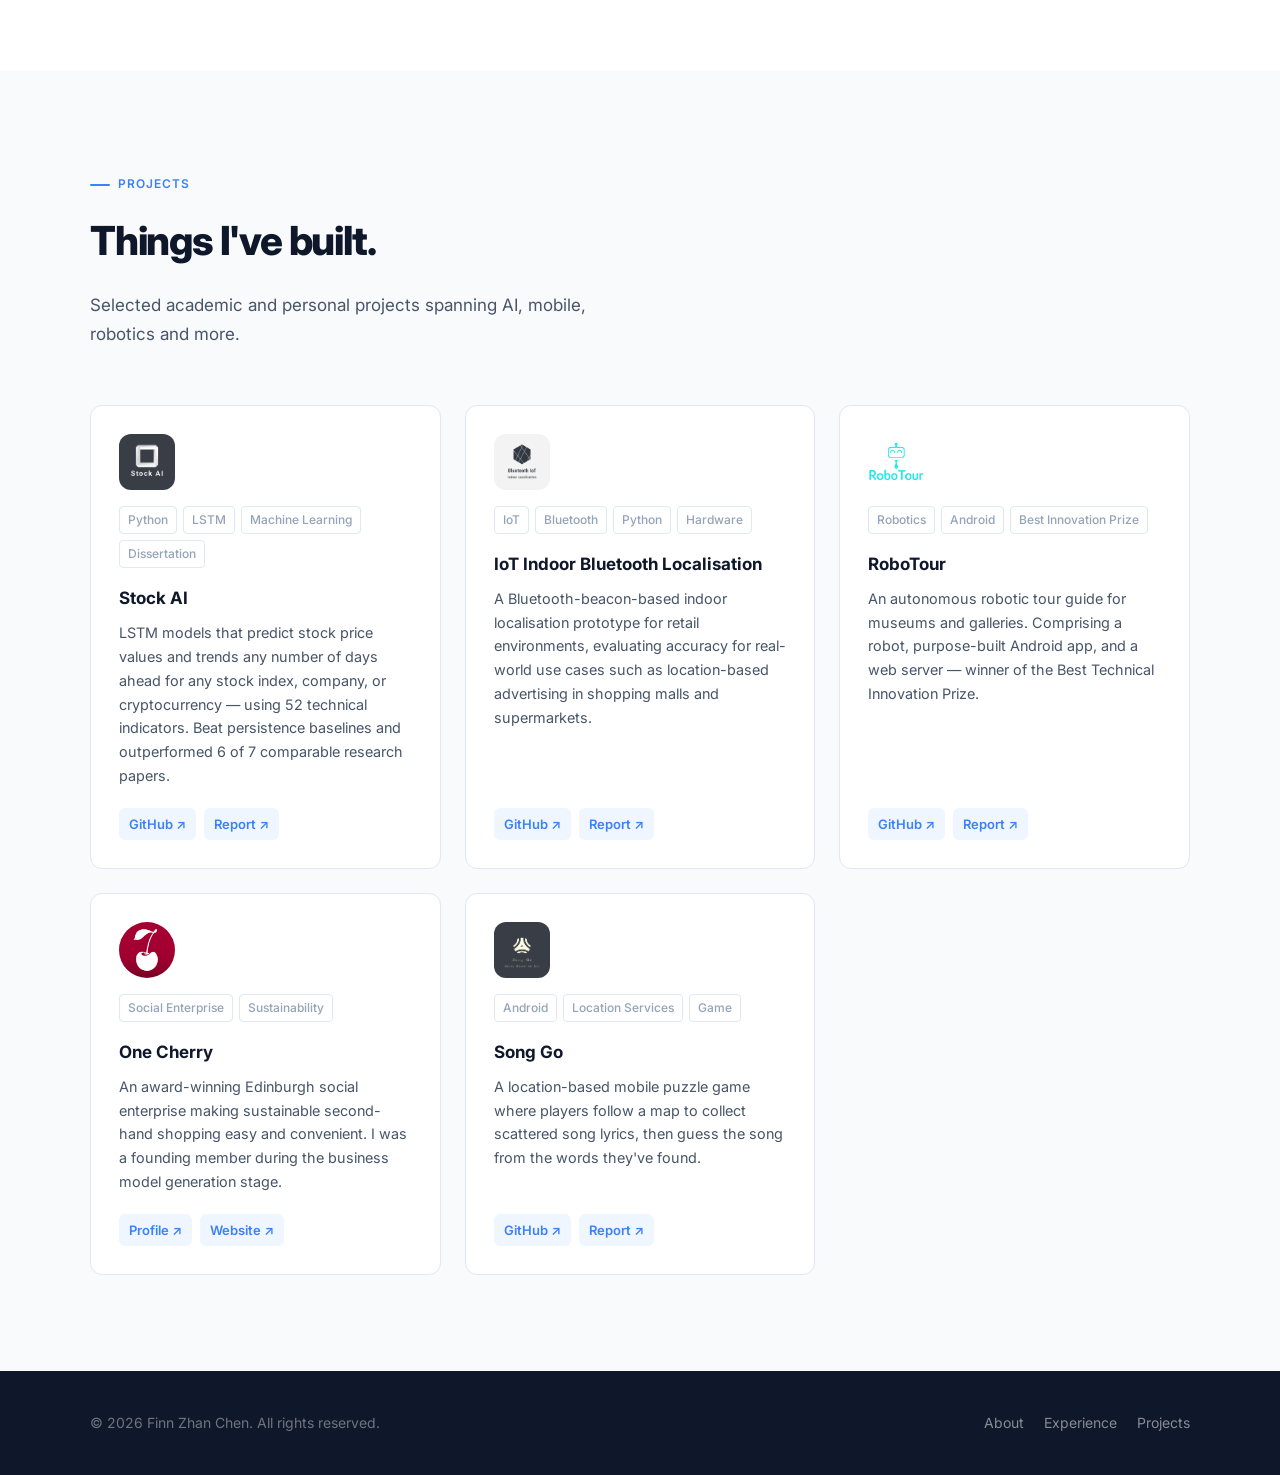
==== commit 76d99397: "update copy" ====
--- a/index.html
+++ b/index.html
@@ -3,12 +3,94 @@
 <head>
   <meta charset="utf-8">
   <meta name="viewport" content="width=device-width, initial-scale=1">
-  <title>Finn Zhan Chen</title>
-  <meta name="description" content="Finn Zhan Chen – Product leader, AI engineer, and first-generation Chinese-Spanish third culture individual.">
+  <title>Finn Zhan Chen | AI &amp; Product Management Consultant · Scrum Expert</title>
+  <meta name="description" content="10x full-stack Senior Product Manager and AI consultant — spanning product, engineering, and design. 8+ years of experience. Specialising in AI strategy, product management consulting, and Agile/Scrum. Cambridge MPhil · Edinburgh BSc AI · Ex-Revolut, Amazon, Uncapped.">
   <meta name="author" content="Finn Zhan Chen">
-  <meta property="og:title" content="Finn Zhan Chen"/>
-  <meta property="og:description" content="Product leader at Uncapped. Cambridge & Edinburgh alumnus."/>
+  <meta name="robots" content="index, follow">
+  <link rel="canonical" href="https://finnzhanchen.com">
+
+  <!-- Open Graph -->
+  <meta property="og:type" content="profile"/>
+  <meta property="og:site_name" content="Finn Zhan Chen"/>
+  <meta property="og:title" content="Finn Zhan Chen | AI &amp; Product Management Consultant"/>
+  <meta property="og:description" content="10x Senior Product Manager and AI consultant with 8+ years of experience. Specialising in AI strategy, product management, and Agile/Scrum. Cambridge MPhil · Edinburgh BSc AI · Ex-Revolut, Amazon."/>
   <meta property="og:url" content="https://finnzhanchen.com"/>
+  <meta property="og:image" content="https://finnzhanchen.com/images/finn-headshot.jpg"/>
+  <meta property="og:locale" content="en_GB"/>
+  <meta property="profile:first_name" content="Finn"/>
+  <meta property="profile:last_name" content="Zhan Chen"/>
+
+  <!-- Twitter Card -->
+  <meta name="twitter:card" content="summary_large_image">
+  <meta name="twitter:title" content="Finn Zhan Chen | AI &amp; Product Management Consultant">
+  <meta name="twitter:description" content="Senior Product Manager and AI consultant. Specialising in AI strategy, product management, and Agile/Scrum. Cambridge · Edinburgh · Ex-Revolut, Amazon.">
+  <meta name="twitter:image" content="https://finnzhanchen.com/images/finn-headshot.jpg">
+
+  <!-- Structured Data -->
+  <script type="application/ld+json">
+  {
+    "@context": "https://schema.org",
+    "@graph": [
+      {
+        "@type": "Person",
+        "@id": "https://finnzhanchen.com/#person",
+        "name": "Finn Zhan Chen",
+        "url": "https://finnzhanchen.com",
+        "image": "https://finnzhanchen.com/images/finn-headshot.jpg",
+        "jobTitle": "Senior Product Manager & AI Consultant",
+        "description": "10x full-stack product manager and AI consultant with 8+ years of experience across product, engineering, and design. Specialising in AI strategy, product management consulting, and Agile/Scrum.",
+        "knowsAbout": [
+          "Artificial Intelligence",
+          "AI Strategy",
+          "AI Consulting",
+          "Product Management",
+          "Product Management Consulting",
+          "10x Product Manager",
+          "10x Full Stack Product Manager",
+          "Full Stack Product Manager",
+          "Product Engineering",
+          "Product Design",
+          "Agile",
+          "Scrum",
+          "Fintech",
+          "E-commerce",
+          "Machine Learning",
+          "Business Intelligence",
+          "Strategy"
+        ],
+        "alumniOf": [
+          {
+            "@type": "CollegeOrUniversity",
+            "name": "University of Cambridge",
+            "url": "https://www.cam.ac.uk"
+          },
+          {
+            "@type": "CollegeOrUniversity",
+            "name": "University of Edinburgh",
+            "url": "https://www.ed.ac.uk"
+          }
+        ],
+        "worksFor": {
+          "@type": "Organization",
+          "name": "Uncapped"
+        },
+        "sameAs": [
+          "https://uk.linkedin.com/in/finnzhanchen",
+          "https://github.com/FinnZC"
+        ]
+      },
+      {
+        "@type": "WebSite",
+        "@id": "https://finnzhanchen.com/#website",
+        "url": "https://finnzhanchen.com",
+        "name": "Finn Zhan Chen",
+        "description": "AI consultant and product management expert. Consulting services in AI strategy, product management, and Scrum.",
+        "author": { "@id": "https://finnzhanchen.com/#person" }
+      }
+    ]
+  }
+  </script>
+
   <link href="./images/zhanchenicon.png" rel="icon">
   <link href="https://fonts.googleapis.com/css2?family=Inter:wght@300;400;500;600;700;800&display=swap" rel="stylesheet">
   <style>
@@ -720,7 +802,7 @@
     </ul>
 
     <div class="nav-socials">
-      <a href="https://uk.linkedin.com/in/finnzhanchen" target="_blank" title="LinkedIn">
+      <a href="https://uk.linkedin.com/in/finnzhanchen" target="_blank" rel="noopener noreferrer" title="LinkedIn">
         <!-- LinkedIn -->
         <svg viewBox="0 0 24 24" xmlns="http://www.w3.org/2000/svg" aria-hidden="true"><path d="M20.447 20.452h-3.554v-5.569c0-1.328-.027-3.037-1.852-3.037-1.853 0-2.136 1.445-2.136 2.939v5.667H9.351V9h3.414v1.561h.046c.477-.9 1.637-1.85 3.37-1.85 3.601 0 4.267 2.37 4.267 5.455v6.286zM5.337 7.433a2.062 2.062 0 0 1-2.063-2.065 2.064 2.064 0 1 1 2.063 2.065zm1.782 13.019H3.555V9h3.564v11.452zM22.225 0H1.771C.792 0 0 .774 0 1.729v20.542C0 23.227.792 24 1.771 24h20.451C23.2 24 24 23.227 24 22.271V1.729C24 .774 23.2 0 22.222 0h.003z"/></svg>
       </a>
@@ -728,7 +810,7 @@
         <!-- Envelope -->
         <svg viewBox="0 0 24 24" xmlns="http://www.w3.org/2000/svg" aria-hidden="true"><path d="M20 4H4c-1.1 0-2 .9-2 2v12c0 1.1.9 2 2 2h16c1.1 0 2-.9 2-2V6c0-1.1-.9-2-2-2zm0 4-8 5-8-5V6l8 5 8-5v2z"/></svg>
       </a>
-      <a href="https://github.com/FinnZC" target="_blank" title="GitHub">
+      <a href="https://github.com/FinnZC" target="_blank" rel="noopener noreferrer" title="GitHub">
         <!-- GitHub -->
         <svg viewBox="0 0 24 24" xmlns="http://www.w3.org/2000/svg" aria-hidden="true"><path d="M12 .297c-6.63 0-12 5.373-12 12 0 5.303 3.438 9.8 8.205 11.385.6.113.82-.258.82-.577 0-.285-.01-1.04-.015-2.04-3.338.724-4.042-1.61-4.042-1.61C4.422 18.07 3.633 17.7 3.633 17.7c-1.087-.744.084-.729.084-.729 1.205.084 1.838 1.236 1.838 1.236 1.07 1.835 2.809 1.305 3.495.998.108-.776.417-1.305.76-1.605-2.665-.3-5.466-1.332-5.466-5.93 0-1.31.465-2.38 1.235-3.22-.135-.303-.54-1.523.105-3.176 0 0 1.005-.322 3.3 1.23.96-.267 1.98-.399 3-.405 1.02.006 2.04.138 3 .405 2.28-1.552 3.285-1.23 3.285-1.23.645 1.653.24 2.873.12 3.176.765.84 1.23 1.91 1.23 3.22 0 4.61-2.805 5.625-5.475 5.92.42.36.81 1.096.81 2.22 0 1.606-.015 2.896-.015 3.286 0 .315.21.69.825.57C20.565 22.092 24 17.592 24 12.297c0-6.627-5.373-12-12-12"/></svg>
       </a>
@@ -754,12 +836,12 @@
     <h1 class="hero-name">Hi, I'm <span>Finn</span><br>Zhan Chen.</h1>
     <p class="hero-role">Senior Product Manager &amp; Engineer by Heart</p>
     <p class="hero-bio">
-      I build products at the intersection of technology and finance. Currently working on at <strong style="color:rgba(255,255,255,.85)">Uncapped</strong>,
+      I build products at the intersection of technology and finance. Currently working at <strong style="color:rgba(255,255,255,.85)">Uncapped</strong>,
       helping e-commerce founders grow faster with smarter capital.
     </p>
     <div class="hero-ctas">
       <a class="btn-primary" href="#about">Learn more about me</a>
-      <a class="btn-ghost" href="https://uk.linkedin.com/in/finnzhanchen" target="_blank">LinkedIn ↗</a>
+      <a class="btn-ghost" href="https://uk.linkedin.com/in/finnzhanchen" target="_blank" rel="noopener noreferrer">LinkedIn ↗</a>
     </div>
     <div class="hero-stats">
       <div>
@@ -811,10 +893,9 @@
           I'm a <strong>product leader and engineer</strong> passionate about how technology can unlock new forms of value — especially in AI, fintech and e-commerce.
         </p>
         <p>
-          I graduated <strong>First-Class with Honours</strong> in Artificial Intelligence from the University of Edinburgh (Top of Class Medal) and completed an <strong>MPhil in Management at University of Cambridge</strong>, where I graduated with Distinction.
-        </p>
+          I graduated with First-Class Honours in <strong>BSc Artificial Intelligence from the University of Edinburgh</strong> (Top of the Class Medal) and later completed an <strong>MPhil in Management at the University of Cambridge</strong>, graduating with Distinction.        </p>
         <p>
-          I've worked across multiple continents — building BI systems at <strong>Amazon EU</strong> in Luxembourg, engineering software at <strong>Ocado Technology</strong>, and scaling product operations at <strong>Revolut</strong> — before joining <strong>Uncapped</strong> as a product manager.
+          I've worked across multiple continents — building BI systems at <strong>Amazon EU</strong>, engineering software at <strong>Ocado Technology</strong>, and scaling product operations at <strong>Revolut</strong> — before joining <strong>Uncapped</strong> as a product manager.
         </p>
 
         <div class="about-chips">
@@ -968,9 +1049,9 @@
               <li>First-Class Honours, <strong>Top of Class Medal</strong> (highest overall mark)</li>
               <li>Consecutive Class Representative, Brand Representative, Student Ambassador</li>
               <li>
-                <a href="https://www.freshminds.co.uk/whats-fresh/post/2018/08/06/announcing-the-2019-one-s-to-watch" target="_blank" style="color:var(--accent)">Ones to Watch 2019</a>,
+                <a href="https://www.freshminds.co.uk/whats-fresh/post/2018/08/06/announcing-the-2019-one-s-to-watch" target="_blank" rel="noopener noreferrer" style="color:var(--accent)">Ones to Watch 2019</a>,
                 ACCA Future CFO of the Year Finalist,
-                <a href="https://github.com/mahbubiftekhar/RoboTour" target="_blank" style="color:var(--accent)">Best Technical Innovation Prize</a>
+                <a href="https://github.com/mahbubiftekhar/RoboTour" target="_blank" rel="noopener noreferrer" style="color:var(--accent)">Best Technical Innovation Prize</a>
               </li>
               <li>Erasmus+ Scholarship · Principal's Go Abroad Fund · 8 Edinburgh Awards · Duke of Edinburgh Award</li>
             </ul>
